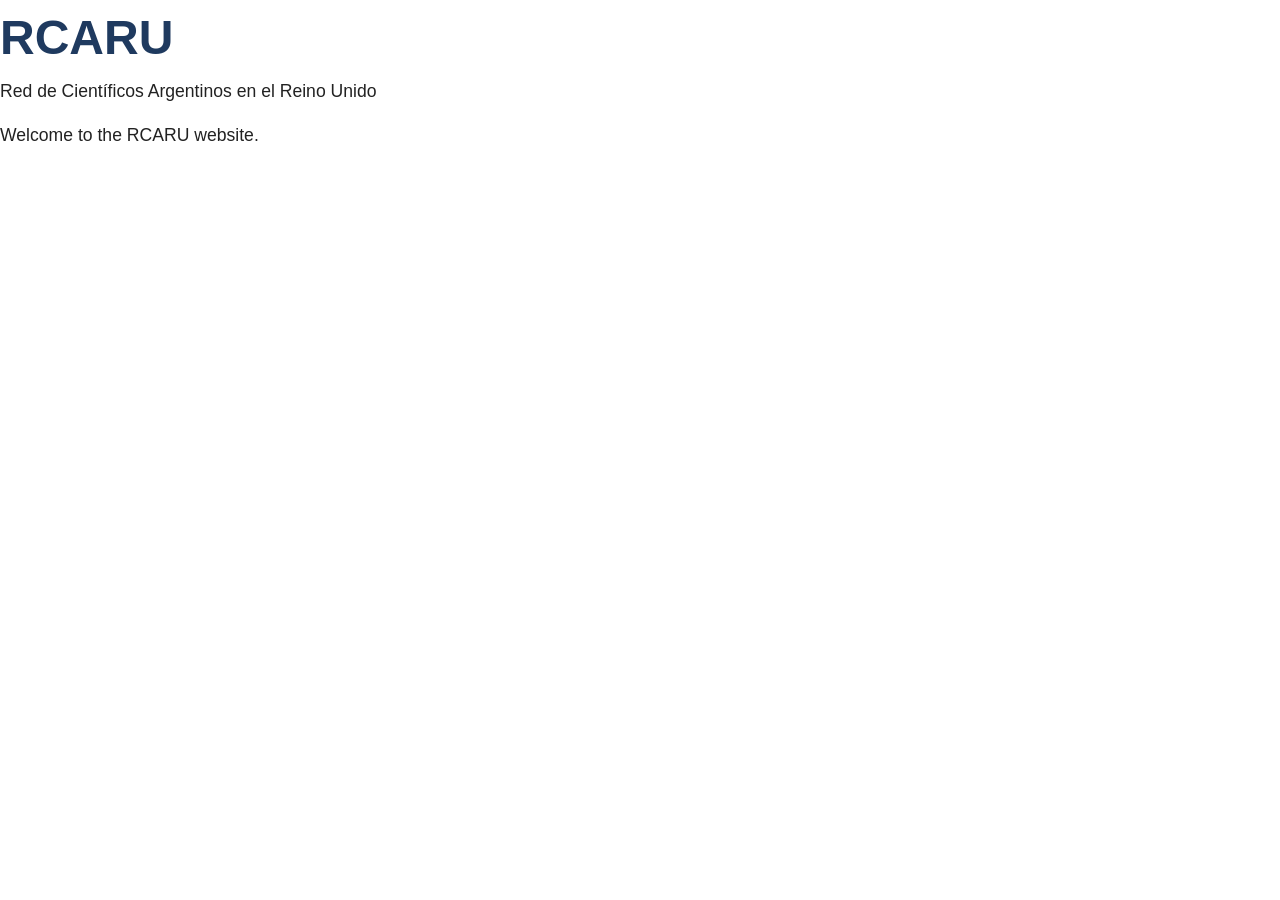
==== index.html @ 9cec16ca "Connect homepage to stylesheet" ====
<!DOCTYPE html>
<html lang="en">

<head>
    <meta charset="UTF-8">
    <meta name="viewport" content="width=device-width, initial-scale=1.0">

    <title>RCARU</title>
    <link rel="stylesheet" href="style.css">
</head>

<body>

    <h1>RCARU</h1>

    <p>Red de Científicos Argentinos en el Reino Unido</p>

    <p>Welcome to the RCARU website.</p>

</body>

</html>
---- style.css ----
/* =========================
   RCARU Website
   Main stylesheet
   ========================= */

/* Basic reset */

* {
    margin: 0;
    padding: 0;
    box-sizing: border-box;
}


/* General page styling */

body {
    font-family: Arial, sans-serif;
    line-height: 1.6;
    color: #222;
    background-color: #ffffff;
}


/* Main heading */

h1 {
    font-size: 3rem;
    color: #1f3a5f;
}


/* Paragraphs */

p {
    font-size: 1.1rem;
    margin-bottom: 1rem;
}
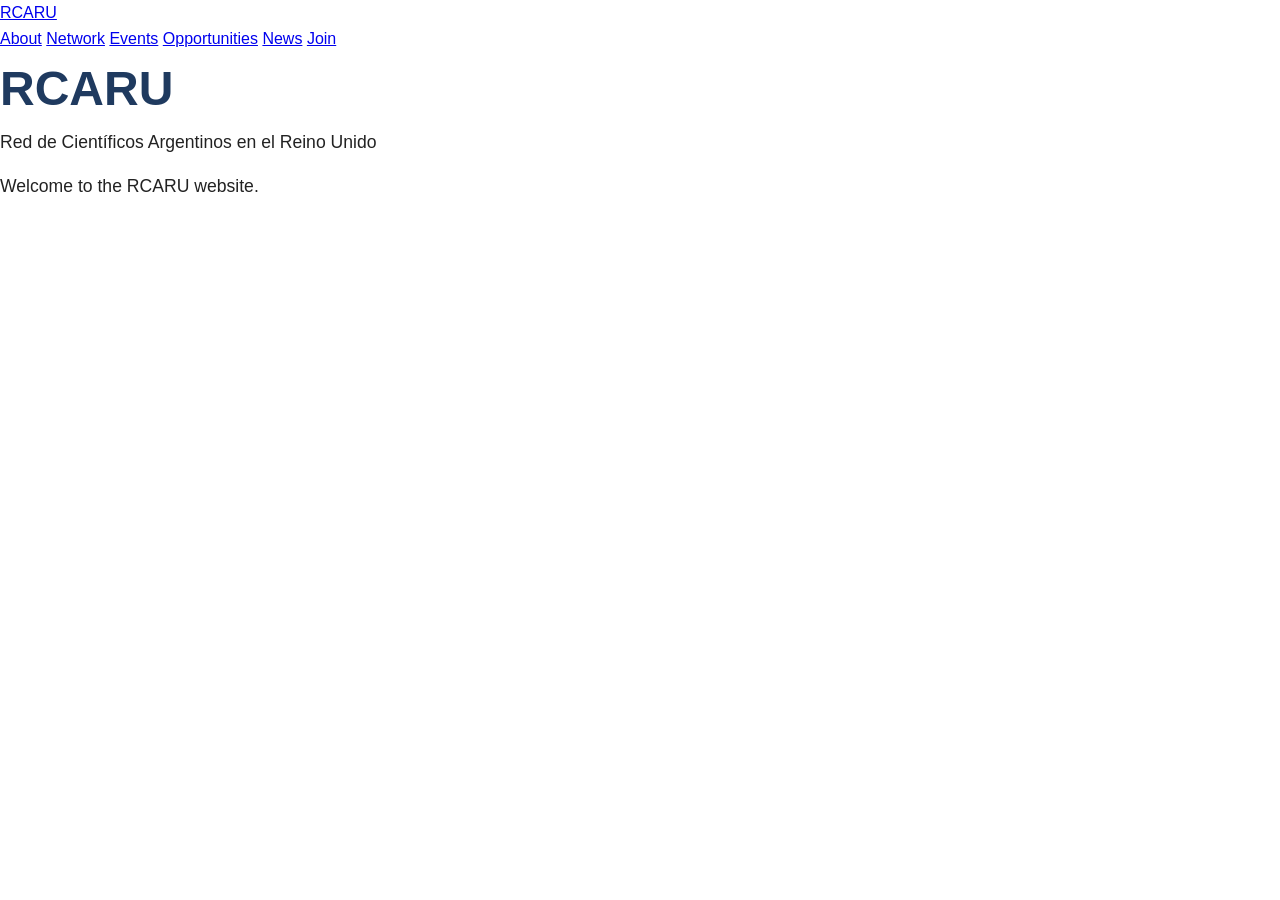
==== commit 35c4f200: "Update index.html" ====
--- a/index.html
+++ b/index.html
@@ -11,11 +11,30 @@
 
 <body>
 
-    <h1>RCARU</h1>
+    <header>
+        <nav>
+            <a href="index.html" class="logo">RCARU</a>
 
-    <p>Red de Científicos Argentinos en el Reino Unido</p>
+            <div class="nav-links">
+                <a href="#">About</a>
+                <a href="#">Network</a>
+                <a href="#">Events</a>
+                <a href="#">Opportunities</a>
+                <a href="#">News</a>
+                <a href="#">Join</a>
+            </div>
+        </nav>
+    </header>
 
-    <p>Welcome to the RCARU website.</p>
+    <main>
+
+        <h1>RCARU</h1>
+
+        <p>Red de Científicos Argentinos en el Reino Unido</p>
+
+        <p>Welcome to the RCARU website.</p>
+
+    </main>
 
 </body>
 
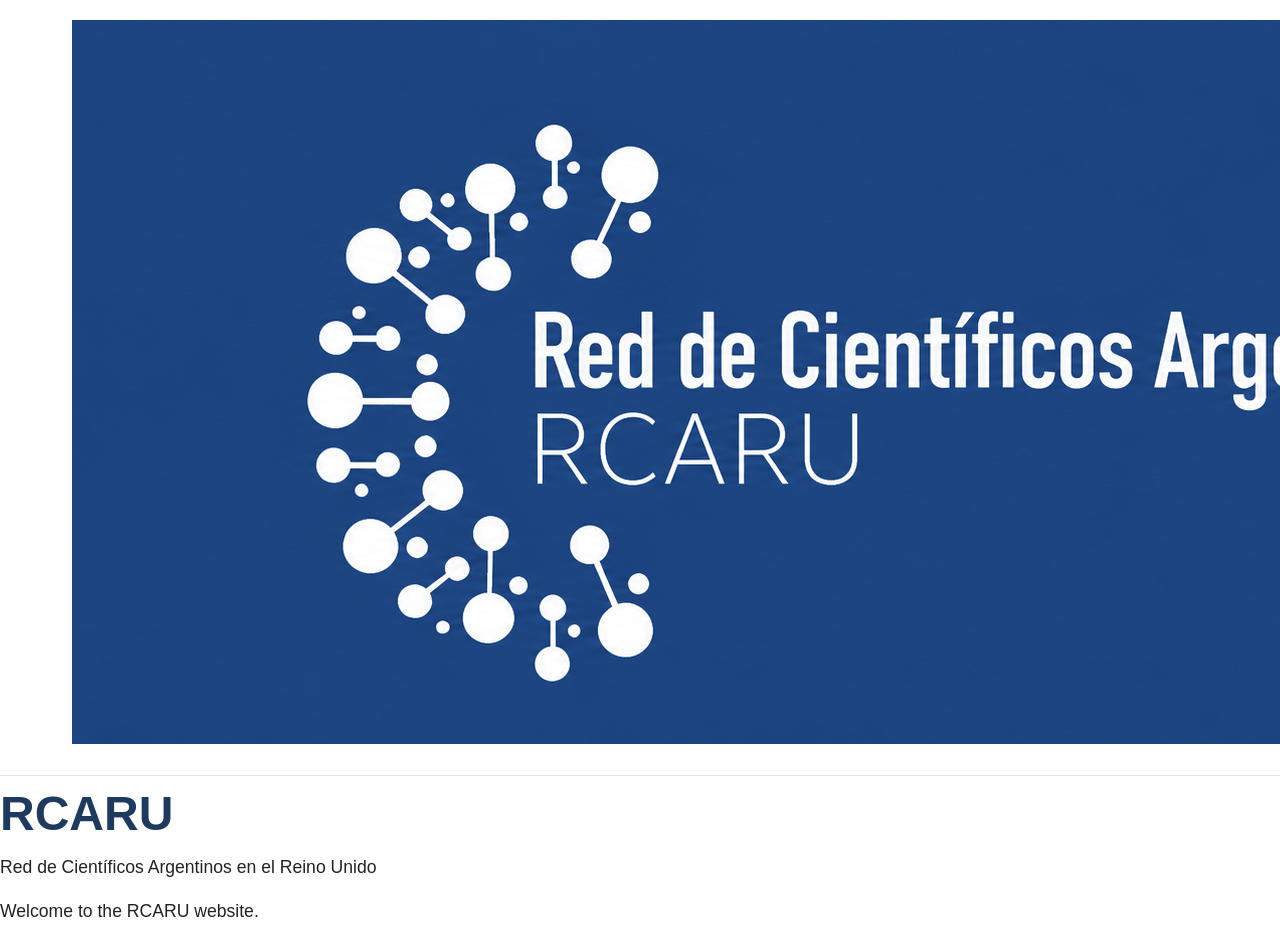
==== commit 2a1118c9: "Add logo to navigation" ====
--- a/index.html
+++ b/index.html
@@ -13,7 +13,9 @@
 
     <header>
         <nav>
-            <a href="index.html" class="logo">RCARU</a>
+            <a href="index.html" class="logo">
+    <img src="RCARU_logo.png" alt="RCARU logo">
+</a>
 
             <div class="nav-links">
                 <a href="#">About</a>
--- a/style.css
+++ b/style.css
@@ -36,3 +36,43 @@
     font-size: 1.1rem;
     margin-bottom: 1rem;
 }
+/* =========================
+   Navigation
+   ========================= */
+
+header {
+    background-color: #ffffff;
+    border-bottom: 1px solid #e5e7eb;
+}
+
+nav {
+    max-width: 1200px;
+    margin: 0 auto;
+    padding: 1.25rem 2rem;
+
+    display: flex;
+    align-items: center;
+    justify-content: space-between;
+}
+
+.logo {
+    font-size: 1.5rem;
+    font-weight: bold;
+    color: #1f3a5f;
+    text-decoration: none;
+}
+
+.nav-links {
+    display: flex;
+    gap: 1.5rem;
+}
+
+.nav-links a {
+    color: #333333;
+    text-decoration: none;
+    font-size: 0.95rem;
+}
+
+.nav-links a:hover {
+    color: #1f3a5f;
+}
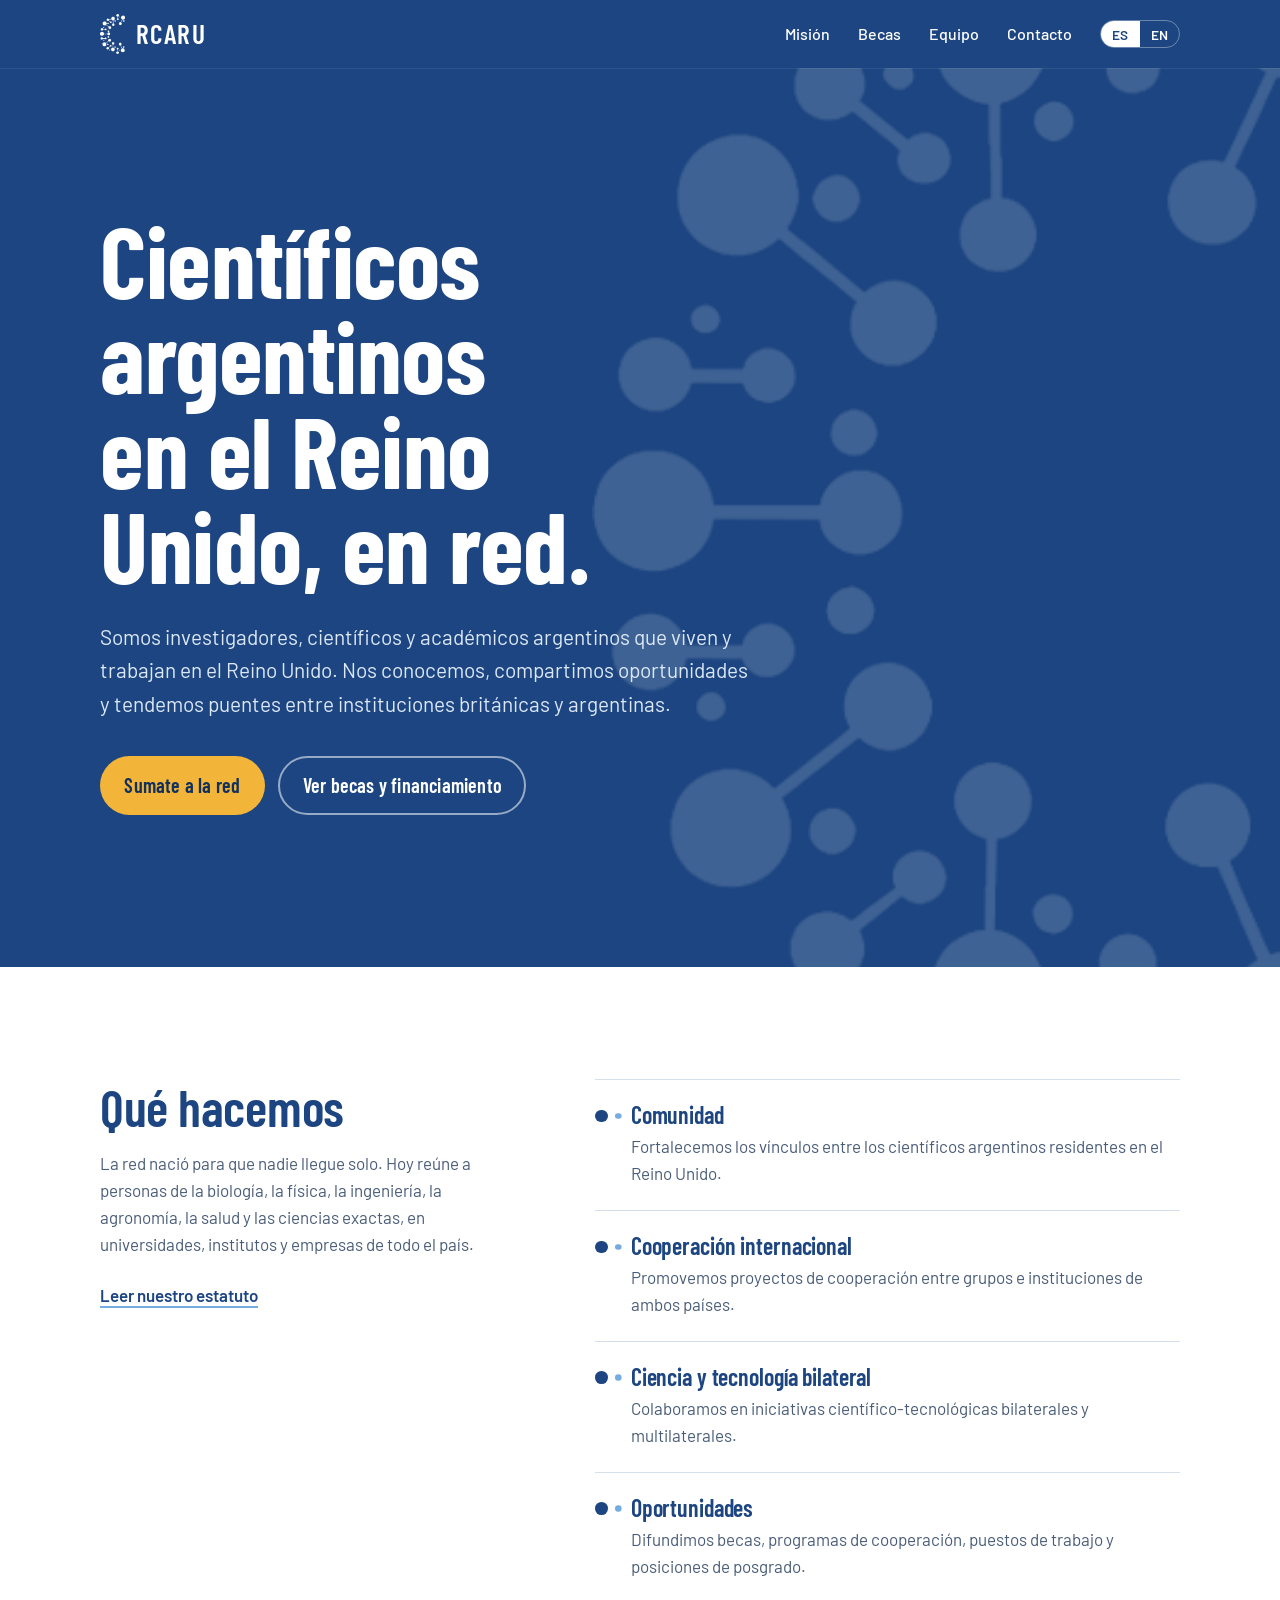
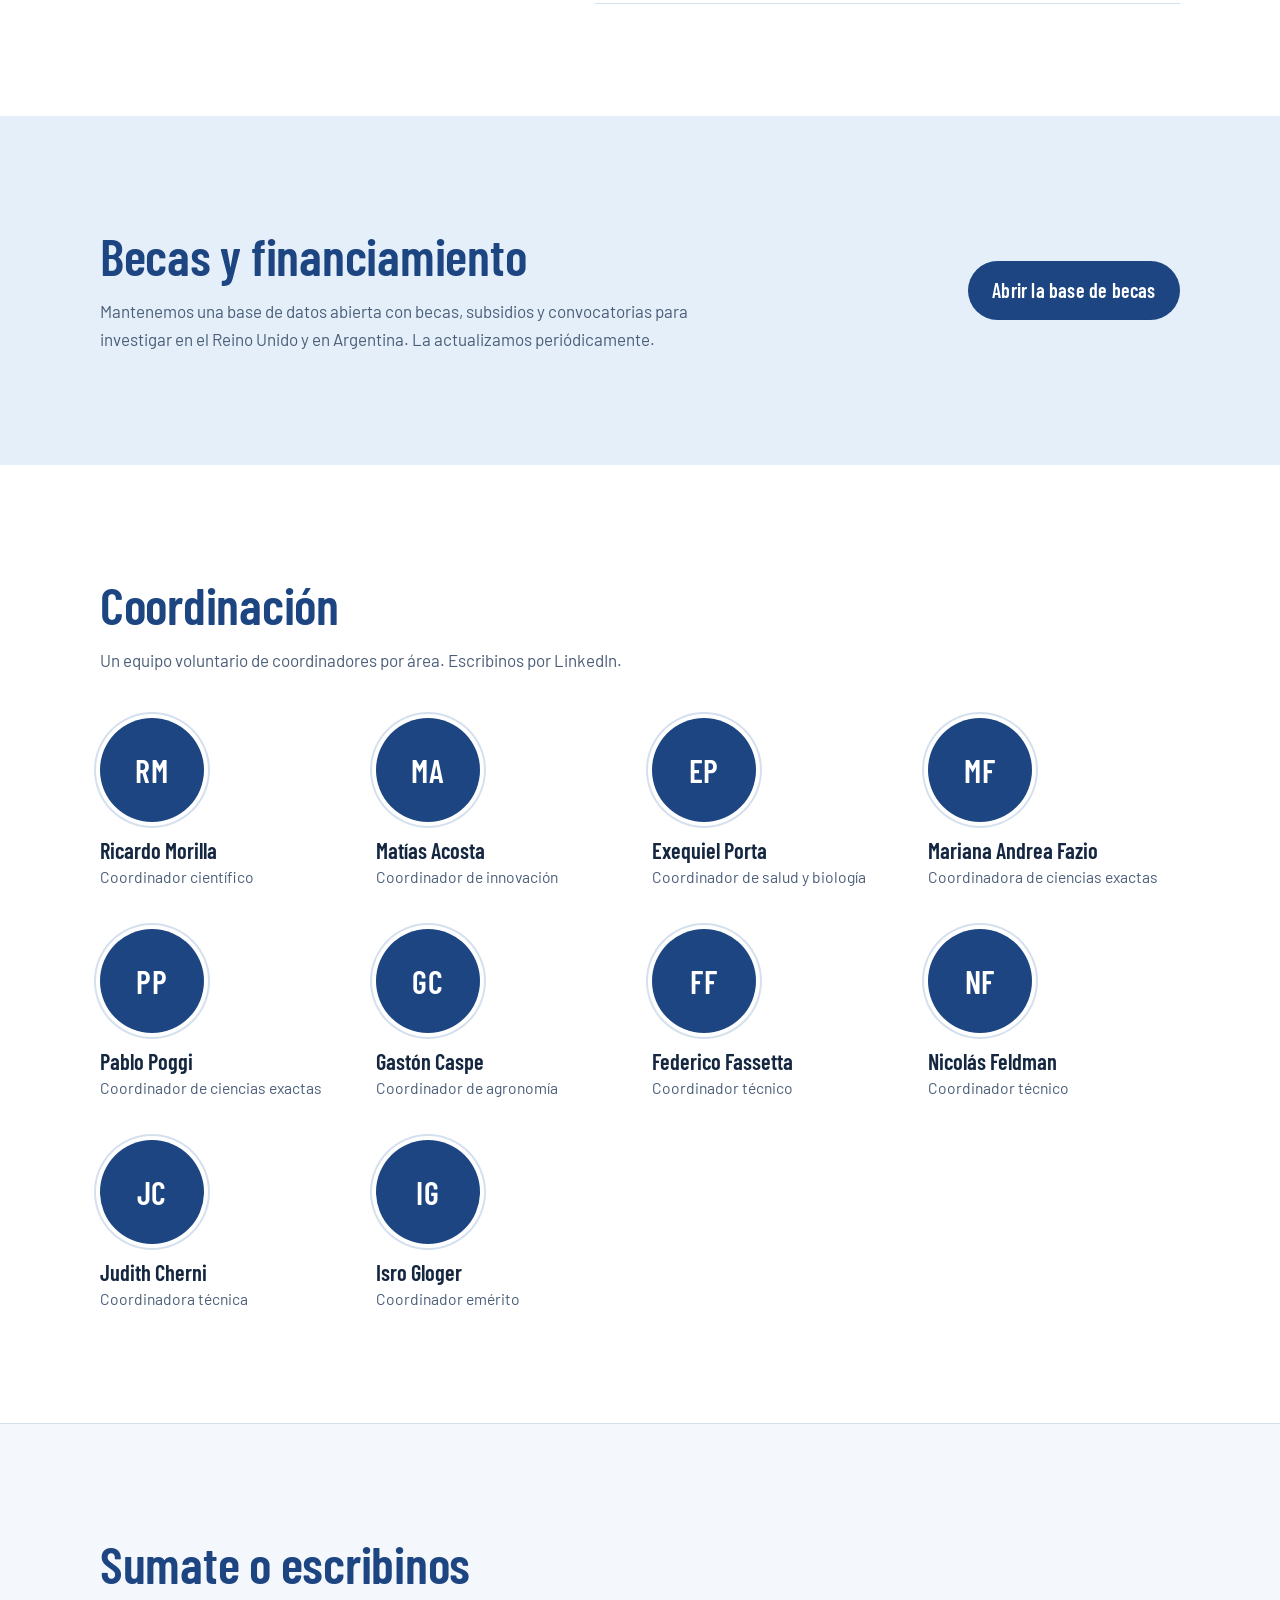
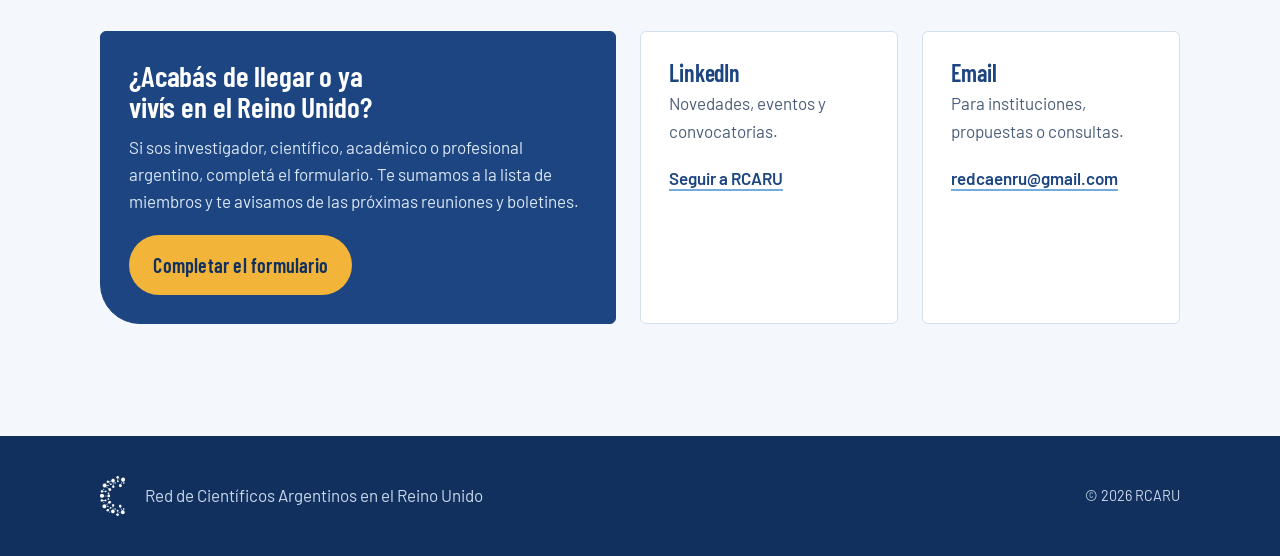
==== commit 7fa989aa: "Redesign site with full RCARU content - Bilingual (ES default / EN) single page: hero, mission, fund" ====
--- a/index.html
+++ b/index.html
@@ -1,43 +1,257 @@
 <!DOCTYPE html>
-<html lang="en">
-
+<html lang="es" data-lang="es">
 <head>
-    <meta charset="UTF-8">
-    <meta name="viewport" content="width=device-width, initial-scale=1.0">
-
-    <title>RCARU</title>
-    <link rel="stylesheet" href="style.css">
+  <meta charset="UTF-8">
+  <meta name="viewport" content="width=device-width, initial-scale=1">
+  <title>RCARU · Red de Científicos Argentinos en el Reino Unido</title>
+  <meta name="description" content="Red de científicos, investigadores y académicos argentinos en el Reino Unido. Vinculamos instituciones británicas y argentinas.">
+  <meta property="og:title" content="RCARU · Red de Científicos Argentinos en el Reino Unido">
+  <meta property="og:description" content="Científicos, investigadores y académicos argentinos en el Reino Unido, conectados.">
+  <meta property="og:image" content="img/og-card.jpg">
+  <meta property="og:type" content="website">
+  <meta name="twitter:card" content="summary_large_image">
+  <link rel="icon" type="image/png" href="img/favicon.png">
+  <link rel="preconnect" href="https://fonts.googleapis.com">
+  <link rel="preconnect" href="https://fonts.gstatic.com" crossorigin>
+  <link href="https://fonts.googleapis.com/css2?family=Barlow+Condensed:wght@500;600;700&family=Barlow:ital,wght@0,400;0,500;0,600;1,400&display=swap" rel="stylesheet">
+  <link rel="stylesheet" href="style.css">
 </head>
 
 <body>
-
-    <header>
-        <nav>
-            <a href="index.html" class="logo">
-    <img src="RCARU_logo.png" alt="RCARU logo">
-</a>
-
-            <div class="nav-links">
-                <a href="#">About</a>
-                <a href="#">Network</a>
-                <a href="#">Events</a>
-                <a href="#">Opportunities</a>
-                <a href="#">News</a>
-                <a href="#">Join</a>
+  <a class="skip" href="#main">
+    <span lang="es">Saltar al contenido</span><span lang="en">Skip to content</span>
+  </a>
+
+  <header class="site-header">
+    <nav class="nav wrap" aria-label="Principal">
+      <a href="#inicio" class="nav-logo">
+        <img src="img/mark-white.png" alt="" width="351" height="557">
+        <span class="nav-wordmark">RCARU</span>
+      </a>
+
+      <button class="nav-toggle" aria-expanded="false" aria-controls="nav-links">
+        <span lang="es">Menú</span><span lang="en">Menu</span>
+      </button>
+
+      <ul class="nav-links" id="nav-links">
+        <li><a href="#mision"><span lang="es">Misión</span><span lang="en">Mission</span></a></li>
+        <li><a href="#becas"><span lang="es">Becas</span><span lang="en">Funding</span></a></li>
+        <li><a href="#equipo"><span lang="es">Equipo</span><span lang="en">Team</span></a></li>
+        <li><a href="#contacto"><span lang="es">Contacto</span><span lang="en">Contact</span></a></li>
+        <li class="lang-switch" role="group" aria-label="Idioma / Language">
+          <button type="button" data-set-lang="es" aria-pressed="true">ES</button>
+          <button type="button" data-set-lang="en" aria-pressed="false">EN</button>
+        </li>
+      </ul>
+    </nav>
+  </header>
+
+  <main id="main">
+
+    <!-- Hero -->
+    <section class="hero" id="inicio">
+      <img class="hero-mark" src="img/mark-white.png" alt="" aria-hidden="true">
+      <div class="wrap hero-inner">
+        <h1>
+          <span lang="es">Científicos argentinos en el Reino Unido, en red.</span>
+          <span lang="en">Argentine scientists in the UK, connected.</span>
+        </h1>
+        <p class="hero-lead">
+          <span lang="es">Somos investigadores, científicos y académicos argentinos que viven y trabajan en el Reino Unido. Nos conocemos, compartimos oportunidades y tendemos puentes entre instituciones británicas y argentinas.</span>
+          <span lang="en">We are Argentine researchers, scientists and academics living and working in the UK. We get to know each other, share opportunities and build bridges between British and Argentine institutions.</span>
+        </p>
+        <div class="hero-actions">
+          <a class="btn btn-sun" href="https://docs.google.com/forms/d/e/1FAIpQLScm18pNzECMZEFP5jRRceDAkdsjUvaOY8f1EcbW2y8bjrRIww/viewform?usp=dialog" target="_blank" rel="noopener">
+            <span lang="es">Sumate a la red</span><span lang="en">Join the network</span>
+          </a>
+          <a class="btn btn-ghost" href="#becas">
+            <span lang="es">Ver becas y financiamiento</span><span lang="en">Browse funding</span>
+          </a>
+        </div>
+      </div>
+    </section>
+
+    <!-- Mission -->
+    <section class="section mission" id="mision">
+      <div class="wrap mission-grid">
+        <div class="mission-intro">
+          <h2><span lang="es">Qué hacemos</span><span lang="en">What we do</span></h2>
+          <p>
+            <span lang="es">La red nació para que nadie llegue solo. Hoy reúne a personas de la biología, la física, la ingeniería, la agronomía, la salud y las ciencias exactas, en universidades, institutos y empresas de todo el país.</span>
+            <span lang="en">The network exists so nobody arrives alone. It brings together people in biology, physics, engineering, agronomy, health and the exact sciences, across universities, institutes and companies throughout the UK.</span>
+          </p>
+          <a class="text-link" href="https://drive.google.com/file/d/1AIaegDYoMBN-pSRaz3JfjDPcvD-eN6qx/view?usp=sharing" target="_blank" rel="noopener">
+            <span lang="es">Leer nuestro estatuto</span><span lang="en">Read our statute (Spanish)</span>
+          </a>
+        </div>
+
+        <ul class="mission-list">
+          <li>
+            <h3><span lang="es">Comunidad</span><span lang="en">Community</span></h3>
+            <p><span lang="es">Fortalecemos los vínculos entre los científicos argentinos residentes en el Reino Unido.</span><span lang="en">We strengthen ties between Argentine scientists living in the UK.</span></p>
+          </li>
+          <li>
+            <h3><span lang="es">Cooperación internacional</span><span lang="en">International cooperation</span></h3>
+            <p><span lang="es">Promovemos proyectos de cooperación entre grupos e instituciones de ambos países.</span><span lang="en">We promote joint projects between groups and institutions in both countries.</span></p>
+          </li>
+          <li>
+            <h3><span lang="es">Ciencia y tecnología bilateral</span><span lang="en">Bilateral science and technology</span></h3>
+            <p><span lang="es">Colaboramos en iniciativas científico-tecnológicas bilaterales y multilaterales.</span><span lang="en">We take part in bilateral and multilateral science and technology initiatives.</span></p>
+          </li>
+          <li>
+            <h3><span lang="es">Oportunidades</span><span lang="en">Opportunities</span></h3>
+            <p><span lang="es">Difundimos becas, programas de cooperación, puestos de trabajo y posiciones de posgrado.</span><span lang="en">We share fellowships, cooperation programmes, jobs and postgraduate positions.</span></p>
+          </li>
+        </ul>
+      </div>
+    </section>
+
+    <!-- Funding -->
+    <section class="section becas" id="becas">
+      <div class="wrap becas-inner">
+        <div>
+          <h2><span lang="es">Becas y financiamiento</span><span lang="en">Fellowships and funding</span></h2>
+          <p>
+            <span lang="es">Mantenemos una base de datos abierta con becas, subsidios y convocatorias para investigar en el Reino Unido y en Argentina. La actualizamos periódicamente.</span>
+            <span lang="en">We keep an open database of fellowships, grants and calls for research in the UK and Argentina, updated regularly.</span>
+          </p>
+        </div>
+        <a class="btn btn-navy" href="https://docs.google.com/spreadsheets/d/1djUr2eCCwPmGwWFn-BecRJmCKX9TzbRU/edit?usp=sharing&amp;ouid=114209241532557156297&amp;rtpof=true&amp;sd=true" target="_blank" rel="noopener">
+          <span lang="es">Abrir la base de becas</span><span lang="en">Open the funding database</span>
+        </a>
+      </div>
+    </section>
+
+    <!-- Team -->
+    <section class="section team" id="equipo">
+      <div class="wrap">
+        <div class="section-head">
+          <h2><span lang="es">Coordinación</span><span lang="en">Coordinators</span></h2>
+          <p>
+            <span lang="es">Un equipo voluntario de coordinadores por área. Escribinos por LinkedIn.</span>
+            <span lang="en">A volunteer team of coordinators by field. Reach us on LinkedIn.</span>
+          </p>
+        </div>
+
+        <ul class="team-grid">
+          <li class="person">
+            <a href="https://www.linkedin.com/in/ricardo-morilla-8a587657/" target="_blank" rel="noopener">
+              <span class="avatar" data-initials="RM"><img src="img/team/ricardo-morilla.jpg" alt="" loading="lazy"></span>
+              <span class="person-name">Ricardo Morilla</span>
+              <span class="person-role"><span lang="es">Coordinador científico</span><span lang="en">Scientific coordinator</span></span>
+            </a>
+          </li>
+          <li class="person">
+            <a href="https://www.linkedin.com/in/matiasacosta/" target="_blank" rel="noopener">
+              <span class="avatar" data-initials="MA"><img src="img/team/matias-acosta.jpg" alt="" loading="lazy"></span>
+              <span class="person-name">Matías Acosta</span>
+              <span class="person-role"><span lang="es">Coordinador de innovación</span><span lang="en">Innovation coordinator</span></span>
+            </a>
+          </li>
+          <li class="person">
+            <a href="https://www.linkedin.com/in/exequiel-porta/" target="_blank" rel="noopener">
+              <span class="avatar" data-initials="EP"><img src="img/team/exequiel-porta.jpg" alt="" loading="lazy"></span>
+              <span class="person-name">Exequiel Porta</span>
+              <span class="person-role"><span lang="es">Coordinador de salud y biología</span><span lang="en">Health and biology coordinator</span></span>
+            </a>
+          </li>
+          <li class="person">
+            <a href="https://www.linkedin.com/in/marianaafazio/" target="_blank" rel="noopener">
+              <span class="avatar" data-initials="MF"><img src="img/team/mariana-fazio.jpg" alt="" loading="lazy"></span>
+              <span class="person-name">Mariana Andrea Fazio</span>
+              <span class="person-role"><span lang="es">Coordinadora de ciencias exactas</span><span lang="en">Exact sciences coordinator</span></span>
+            </a>
+          </li>
+          <li class="person">
+            <a href="https://www.linkedin.com/in/pablo-poggi-820a361a9/" target="_blank" rel="noopener">
+              <span class="avatar" data-initials="PP"><img src="img/team/pablo-poggi.jpg" alt="" loading="lazy"></span>
+              <span class="person-name">Pablo Poggi</span>
+              <span class="person-role"><span lang="es">Coordinador de ciencias exactas</span><span lang="en">Exact sciences coordinator</span></span>
+            </a>
+          </li>
+          <li class="person">
+            <a href="https://uk.linkedin.com/in/gaston-caspe-26400240/en" target="_blank" rel="noopener">
+              <span class="avatar" data-initials="GC"><img src="img/team/gaston-caspe.jpg" alt="" loading="lazy"></span>
+              <span class="person-name">Gastón Caspe</span>
+              <span class="person-role"><span lang="es">Coordinador de agronomía</span><span lang="en">Agronomy coordinator</span></span>
+            </a>
+          </li>
+          <li class="person">
+            <a href="https://www.linkedin.com/in/federico-fassetta-a28779144/" target="_blank" rel="noopener">
+              <span class="avatar" data-initials="FF"><img src="img/team/federico-fassetta.jpg" alt="" loading="lazy"></span>
+              <span class="person-name">Federico Fassetta</span>
+              <span class="person-role"><span lang="es">Coordinador técnico</span><span lang="en">Technical coordinator</span></span>
+            </a>
+          </li>
+          <li class="person">
+            <a href="https://www.linkedin.com/in/nicofeldman/" target="_blank" rel="noopener">
+              <span class="avatar" data-initials="NF"><img src="img/team/nicolas-feldman.jpg" alt="" loading="lazy"></span>
+              <span class="person-name">Nicolás Feldman</span>
+              <span class="person-role"><span lang="es">Coordinador técnico</span><span lang="en">Technical coordinator</span></span>
+            </a>
+          </li>
+          <li class="person">
+            <div class="person-static">
+              <span class="avatar" data-initials="JC"><img src="img/team/judith-cherni.jpg" alt="" loading="lazy"></span>
+              <span class="person-name">Judith Cherni</span>
+              <span class="person-role"><span lang="es">Coordinadora técnica</span><span lang="en">Technical coordinator</span></span>
             </div>
-        </nav>
-    </header>
-
-    <main>
-
-        <h1>RCARU</h1>
-
-        <p>Red de Científicos Argentinos en el Reino Unido</p>
-
-        <p>Welcome to the RCARU website.</p>
-
-    </main>
-
+          </li>
+          <li class="person">
+            <div class="person-static">
+              <span class="avatar" data-initials="IG"><img src="img/team/isro-gloger.jpg" alt="" loading="lazy"></span>
+              <span class="person-name">Isro Gloger</span>
+              <span class="person-role"><span lang="es">Coordinador emérito</span><span lang="en">Emeritus coordinator</span></span>
+            </div>
+          </li>
+        </ul>
+      </div>
+    </section>
+
+    <!-- Contact / join -->
+    <section class="section contact" id="contacto">
+      <div class="wrap">
+        <h2><span lang="es">Sumate o escribinos</span><span lang="en">Join or get in touch</span></h2>
+        <div class="contact-grid">
+          <div class="contact-item contact-main">
+            <h3><span lang="es">¿Acabás de llegar o ya vivís en el Reino Unido?</span><span lang="en">Just arrived, or already living in the UK?</span></h3>
+            <p>
+              <span lang="es">Si sos investigador, científico, académico o profesional argentino, completá el formulario. Te sumamos a la lista de miembros y te avisamos de las próximas reuniones y boletines.</span>
+              <span lang="en">If you are an Argentine researcher, scientist, academic or professional, fill in the form. We'll add you to the members' list and let you know about upcoming meetings and newsletters.</span>
+            </p>
+            <a class="btn btn-sun" href="https://docs.google.com/forms/d/e/1FAIpQLScm18pNzECMZEFP5jRRceDAkdsjUvaOY8f1EcbW2y8bjrRIww/viewform?usp=dialog" target="_blank" rel="noopener">
+              <span lang="es">Completar el formulario</span><span lang="en">Fill in the form</span>
+            </a>
+          </div>
+          <div class="contact-item">
+            <h3>LinkedIn</h3>
+            <p><span lang="es">Novedades, eventos y convocatorias.</span><span lang="en">News, events and calls.</span></p>
+            <a class="text-link" href="https://www.linkedin.com/company/rcaru-uk" target="_blank" rel="noopener">
+              <span lang="es">Seguir a RCARU</span><span lang="en">Follow RCARU</span>
+            </a>
+          </div>
+          <div class="contact-item">
+            <h3>Email</h3>
+            <p><span lang="es">Para instituciones, propuestas o consultas.</span><span lang="en">For institutions, proposals or questions.</span></p>
+            <a class="text-link" href="mailto:redcaenru@gmail.com">redcaenru@gmail.com</a>
+          </div>
+        </div>
+      </div>
+    </section>
+
+  </main>
+
+  <footer class="site-footer">
+    <div class="wrap footer-inner">
+      <img src="img/mark-white.png" alt="" aria-hidden="true" class="footer-mark">
+      <p>
+        <span lang="es">Red de Científicos Argentinos en el Reino Unido</span>
+        <span lang="en">Network of Argentine Scientists in the United Kingdom</span>
+      </p>
+      <p class="footer-small">© <span id="year">2026</span> RCARU</p>
+    </div>
+  </footer>
+
+  <script src="script.js"></script>
 </body>
-
 </html>
--- a/style.css
+++ b/style.css
@@ -1,78 +1,464 @@
-/* =========================
-   RCARU Website
-   Main stylesheet
-   ========================= */
-
-/* Basic reset */
-
-* {
-    margin: 0;
-    padding: 0;
-    box-sizing: border-box;
-}
-
-
-/* General page styling */
+/* =========================================================
+   RCARU website
+   Palette taken from the logo navy, plus celeste and the
+   sol yellow of the Argentine flag (used sparingly).
+   ========================================================= */
+
+:root {
+  --navy: #1c4581;        /* logo */
+  --navy-deep: #12305d;
+  --ink: #142640;
+  --celeste: #74acdf;
+  --celeste-soft: #e4eff9;
+  --sun: #f2b53a;
+  --paper: #ffffff;
+  --mist: #f4f7fb;
+  --line: #d5e0ee;
+  --muted: #4a5d78;
+
+  --display: "Barlow Condensed", "Arial Narrow", sans-serif;
+  --body: "Barlow", system-ui, sans-serif;
+
+  --wrap: 1160px;
+  --gutter: clamp(1rem, 4vw, 2.5rem);
+  --section: clamp(4rem, 9vw, 7rem);
+}
+
+*,
+*::before,
+*::after { box-sizing: border-box; }
+
+* { margin: 0; padding: 0; }
+
+html { scroll-behavior: smooth; scroll-padding-top: 5rem; }
 
 body {
-    font-family: Arial, sans-serif;
-    line-height: 1.6;
-    color: #222;
-    background-color: #ffffff;
-}
-
-
-/* Main heading */
-
-h1 {
-    font-size: 3rem;
-    color: #1f3a5f;
-}
-
-
-/* Paragraphs */
-
-p {
-    font-size: 1.1rem;
-    margin-bottom: 1rem;
-}
-/* =========================
-   Navigation
-   ========================= */
-
-header {
-    background-color: #ffffff;
-    border-bottom: 1px solid #e5e7eb;
-}
-
-nav {
-    max-width: 1200px;
-    margin: 0 auto;
-    padding: 1.25rem 2rem;
-
-    display: flex;
-    align-items: center;
-    justify-content: space-between;
-}
-
-.logo {
-    font-size: 1.5rem;
-    font-weight: bold;
-    color: #1f3a5f;
-    text-decoration: none;
+  font-family: var(--body);
+  font-size: 1.0625rem;
+  line-height: 1.6;
+  color: var(--ink);
+  background: var(--paper);
+  -webkit-font-smoothing: antialiased;
+}
+
+img { max-width: 100%; display: block; }
+ul { list-style: none; }
+
+a { color: inherit; }
+
+:focus-visible {
+  outline: 3px solid var(--sun);
+  outline-offset: 3px;
+  border-radius: 2px;
+}
+
+.wrap {
+  max-width: var(--wrap);
+  margin: 0 auto;
+  padding-inline: var(--gutter);
+}
+
+/* ---------- Language switching ---------- */
+
+html[data-lang="es"] [lang="en"],
+html[data-lang="en"] [lang="es"] { display: none !important; }
+
+/* ---------- Type ---------- */
+
+h1, h2, h3 {
+  font-family: var(--display);
+  line-height: 1.05;
+  letter-spacing: -0.005em;
+  text-wrap: balance;
+}
+
+h2 {
+  font-size: clamp(2.25rem, 5vw, 3.25rem);
+  font-weight: 600;
+  color: var(--navy);
+  margin-bottom: 1rem;
+}
+
+h3 {
+  font-size: 1.5rem;
+  font-weight: 600;
+  margin-bottom: 0.35rem;
+}
+
+p { max-width: 62ch; }
+
+.text-link {
+  font-weight: 600;
+  color: var(--navy);
+  text-decoration: underline;
+  text-decoration-color: var(--celeste);
+  text-decoration-thickness: 2px;
+  text-underline-offset: 4px;
+}
+.text-link:hover { text-decoration-color: var(--navy); }
+
+/* ---------- Buttons ---------- */
+
+.btn {
+  display: inline-block;
+  font-family: var(--display);
+  font-size: 1.25rem;
+  font-weight: 600;
+  letter-spacing: 0.01em;
+  text-decoration: none;
+  padding: 0.7rem 1.4rem 0.75rem;
+  border-radius: 999px;
+  border: 2px solid transparent;
+  transition: background-color .15s ease, color .15s ease, border-color .15s ease;
+}
+
+.btn-sun { background: var(--sun); color: var(--navy-deep); }
+.btn-sun:hover { background: #ffc955; }
+
+.btn-ghost { color: #fff; border-color: rgba(255,255,255,.55); }
+.btn-ghost:hover { border-color: #fff; background: rgba(255,255,255,.08); }
+
+.btn-navy { background: var(--navy); color: #fff; }
+.btn-navy:hover { background: var(--navy-deep); }
+
+/* ---------- Skip link ---------- */
+
+.skip {
+  position: absolute;
+  left: 1rem; top: -3rem;
+  background: var(--sun); color: var(--navy-deep);
+  padding: .5rem 1rem; z-index: 100; font-weight: 600;
+}
+.skip:focus { top: 1rem; }
+
+/* ---------- Header / nav ---------- */
+
+.site-header {
+  position: sticky;
+  top: 0;
+  z-index: 50;
+  background: var(--navy);
+  box-shadow: 0 1px 0 rgba(255,255,255,.08);
+}
+
+.nav {
+  display: flex;
+  align-items: center;
+  justify-content: space-between;
+  gap: 1.5rem;
+  min-height: 4.25rem;
+}
+
+.nav-logo {
+  display: flex;
+  align-items: center;
+  gap: .65rem;
+  color: #fff;
+  text-decoration: none;
+}
+.nav-logo img { height: 40px; width: auto; }
+.nav-wordmark {
+  font: 600 1.7rem/1 var(--display);
+  letter-spacing: .06em;
 }
 
 .nav-links {
-    display: flex;
-    gap: 1.5rem;
+  display: flex;
+  align-items: center;
+  gap: 1.75rem;
 }
 
 .nav-links a {
-    color: #333333;
-    text-decoration: none;
-    font-size: 0.95rem;
-}
-
-.nav-links a:hover {
-    color: #1f3a5f;
-}
+  color: #fff;
+  text-decoration: none;
+  font-weight: 500;
+  font-size: 1rem;
+  padding-block: .25rem;
+  border-bottom: 2px solid transparent;
+}
+.nav-links a:hover { border-bottom-color: var(--celeste); }
+
+.lang-switch {
+  display: flex;
+  border: 1px solid rgba(255,255,255,.35);
+  border-radius: 999px;
+  overflow: hidden;
+}
+.lang-switch button {
+  font: 600 .85rem var(--body);
+  color: #fff;
+  background: none;
+  border: 0;
+  padding: .3rem .7rem;
+  cursor: pointer;
+}
+.lang-switch button[aria-pressed="true"] {
+  background: #fff;
+  color: var(--navy);
+}
+
+.nav-toggle {
+  display: none;
+  font: 600 1rem var(--body);
+  color: #fff;
+  background: none;
+  border: 1px solid rgba(255,255,255,.4);
+  border-radius: 999px;
+  padding: .35rem .9rem;
+  cursor: pointer;
+}
+
+@media (max-width: 820px) {
+  .nav-toggle { display: block; }
+  .nav-logo img { height: 34px; }
+
+  .nav-links {
+    display: none;
+    position: absolute;
+    top: 100%; left: 0; right: 0;
+    flex-direction: column;
+    align-items: flex-start;
+    gap: 0;
+    background: var(--navy);
+    padding: .5rem var(--gutter) 1.25rem;
+    border-top: 1px solid rgba(255,255,255,.1);
+  }
+  .nav-links.open { display: flex; }
+  .nav-links li { width: 100%; }
+  .nav-links a { display: block; padding: .7rem 0; font-size: 1.15rem; }
+  .lang-switch { width: auto !important; margin-top: .75rem; }
+}
+
+/* ---------- Hero ---------- */
+
+.hero {
+  position: relative;
+  overflow: hidden;
+  background: var(--navy);
+  color: #fff;
+  padding-block: clamp(4.5rem, 12vw, 9rem) clamp(5rem, 12vw, 9.5rem);
+}
+
+/* The logo's node "C", blown up and cropped by the right edge:
+   the one bold moment on the page. */
+.hero-mark {
+  position: absolute;
+  right: -6%;
+  top: 50%;
+  height: 135%;
+  width: auto;
+  max-width: none;
+  transform: translateY(-50%);
+  opacity: .16;
+  pointer-events: none;
+  animation: mark-in 1.4s cubic-bezier(.2,.7,.2,1) both;
+}
+
+@keyframes mark-in {
+  from { opacity: 0; transform: translateY(-50%) rotate(-12deg) scale(.94); }
+  to   { opacity: .16; transform: translateY(-50%) rotate(0) scale(1); }
+}
+
+.hero-inner { position: relative; }
+
+.hero h1 {
+  font-size: clamp(3rem, 8.5vw, 6.25rem);
+  font-weight: 700;
+  line-height: .95;
+  max-width: 13ch;
+  margin-bottom: 1.75rem;
+}
+
+.hero-lead {
+  font-size: clamp(1.1rem, 1.8vw, 1.3rem);
+  color: #dce8f6;
+  max-width: 54ch;
+  margin-bottom: 2.25rem;
+}
+
+.hero-actions { display: flex; flex-wrap: wrap; gap: .85rem; }
+
+@media (max-width: 820px) {
+  .hero-mark { right: -35%; height: 115%; }
+}
+
+/* ---------- Sections ---------- */
+
+.section { padding-block: var(--section); }
+
+.section-head { margin-bottom: 2.75rem; }
+.section-head p { color: var(--muted); }
+
+/* Mission */
+
+.mission-grid {
+  display: grid;
+  grid-template-columns: minmax(0, 5fr) minmax(0, 7fr);
+  gap: clamp(2rem, 6vw, 5rem);
+  align-items: start;
+}
+
+.mission-intro p { margin-bottom: 1.5rem; color: var(--muted); }
+
+.mission-list li {
+  position: relative;
+  padding: 1.4rem 0 1.4rem 2.25rem;
+  border-top: 1px solid var(--line);
+}
+.mission-list li:last-child { border-bottom: 1px solid var(--line); }
+
+/* A node from the logo marks each item */
+.mission-list li::before {
+  content: "";
+  position: absolute;
+  left: 0; top: 1.85rem;
+  width: .8rem; height: .8rem;
+  border-radius: 50%;
+  background: var(--navy);
+  box-shadow: 1.05rem 0 0 -0.2rem var(--celeste);
+}
+
+.mission-list h3 { color: var(--navy); }
+.mission-list p { color: var(--muted); }
+
+@media (max-width: 820px) {
+  .mission-grid { grid-template-columns: 1fr; }
+}
+
+/* Funding band */
+
+.becas { background: var(--celeste-soft); }
+
+.becas-inner {
+  display: flex;
+  align-items: center;
+  justify-content: space-between;
+  gap: 2rem 4rem;
+  flex-wrap: wrap;
+}
+.becas p { color: var(--muted); }
+
+/* Team */
+
+.team-grid {
+  display: grid;
+  grid-template-columns: repeat(auto-fill, minmax(200px, 1fr));
+  gap: 2.5rem 1.5rem;
+}
+
+.person a,
+.person-static {
+  display: flex;
+  flex-direction: column;
+  align-items: flex-start;
+  text-decoration: none;
+}
+
+.avatar {
+  position: relative;
+  width: 104px;
+  height: 104px;
+  border-radius: 50%;
+  margin-bottom: 1rem;
+  background: var(--navy);
+  overflow: hidden;
+  box-shadow: 0 0 0 4px var(--paper), 0 0 0 6px var(--line);
+  transition: box-shadow .15s ease;
+}
+
+/* Initials sit underneath; the photo covers them once it exists */
+.avatar::before {
+  content: attr(data-initials);
+  position: absolute; inset: 0;
+  display: grid; place-items: center;
+  font: 600 2rem var(--display);
+  color: #fff;
+  letter-spacing: .02em;
+}
+.avatar img {
+  position: relative;
+  width: 100%; height: 100%;
+  object-fit: cover;
+}
+.avatar.no-photo img { display: none; }
+
+.person a:hover .avatar { box-shadow: 0 0 0 4px var(--paper), 0 0 0 6px var(--celeste); }
+.person a:hover .person-name { color: var(--navy); text-decoration: underline; text-decoration-color: var(--celeste); text-underline-offset: 3px; }
+
+.person-name {
+  font-family: var(--display);
+  font-size: 1.4rem;
+  font-weight: 600;
+  line-height: 1.15;
+}
+.person-role { color: var(--muted); font-size: .98rem; }
+
+@media (max-width: 560px) {
+  .team-grid { grid-template-columns: 1fr 1fr; gap: 2rem 1rem; }
+  .avatar { width: 80px; height: 80px; }
+  .avatar::before { font-size: 1.6rem; }
+  .person-name { font-size: 1.2rem; }
+  .person-role { font-size: .9rem; }
+}
+
+/* Contact */
+
+.contact { background: var(--mist); border-top: 1px solid var(--line); }
+
+.contact h2 { margin-bottom: 2.5rem; }
+
+.contact-grid {
+  display: grid;
+  grid-template-columns: minmax(0, 2fr) minmax(0, 1fr) minmax(0, 1fr);
+  gap: 1.5rem;
+}
+
+.contact-item {
+  background: var(--paper);
+  border: 1px solid var(--line);
+  border-radius: 6px;
+  padding: 1.75rem;
+}
+.contact-item p { color: var(--muted); margin-bottom: 1.25rem; }
+.contact-item h3 { color: var(--navy); }
+
+.contact-main {
+  background: var(--navy);
+  border-color: var(--navy);
+  color: #fff;
+  border-radius: 6px 6px 6px 40px;
+}
+.contact-main h3 { color: #fff; font-size: 1.85rem; margin-bottom: .75rem; }
+.contact-main p { color: #dce8f6; }
+
+@media (max-width: 900px) {
+  .contact-grid { grid-template-columns: 1fr 1fr; }
+  .contact-main { grid-column: 1 / -1; }
+}
+@media (max-width: 560px) {
+  .contact-grid { grid-template-columns: 1fr; }
+}
+
+/* ---------- Footer ---------- */
+
+.site-footer {
+  background: var(--navy-deep);
+  color: #c9d8ec;
+  padding-block: 2.5rem;
+}
+.footer-inner {
+  display: flex;
+  align-items: center;
+  gap: 1.25rem;
+  flex-wrap: wrap;
+}
+.footer-mark { height: 40px; width: auto; }
+.footer-small { margin-left: auto; font-size: .9rem; }
+
+/* ---------- Motion preferences ---------- */
+
+@media (prefers-reduced-motion: reduce) {
+  html { scroll-behavior: auto; }
+  .hero-mark { animation: none; }
+  * { transition: none !important; }
+}
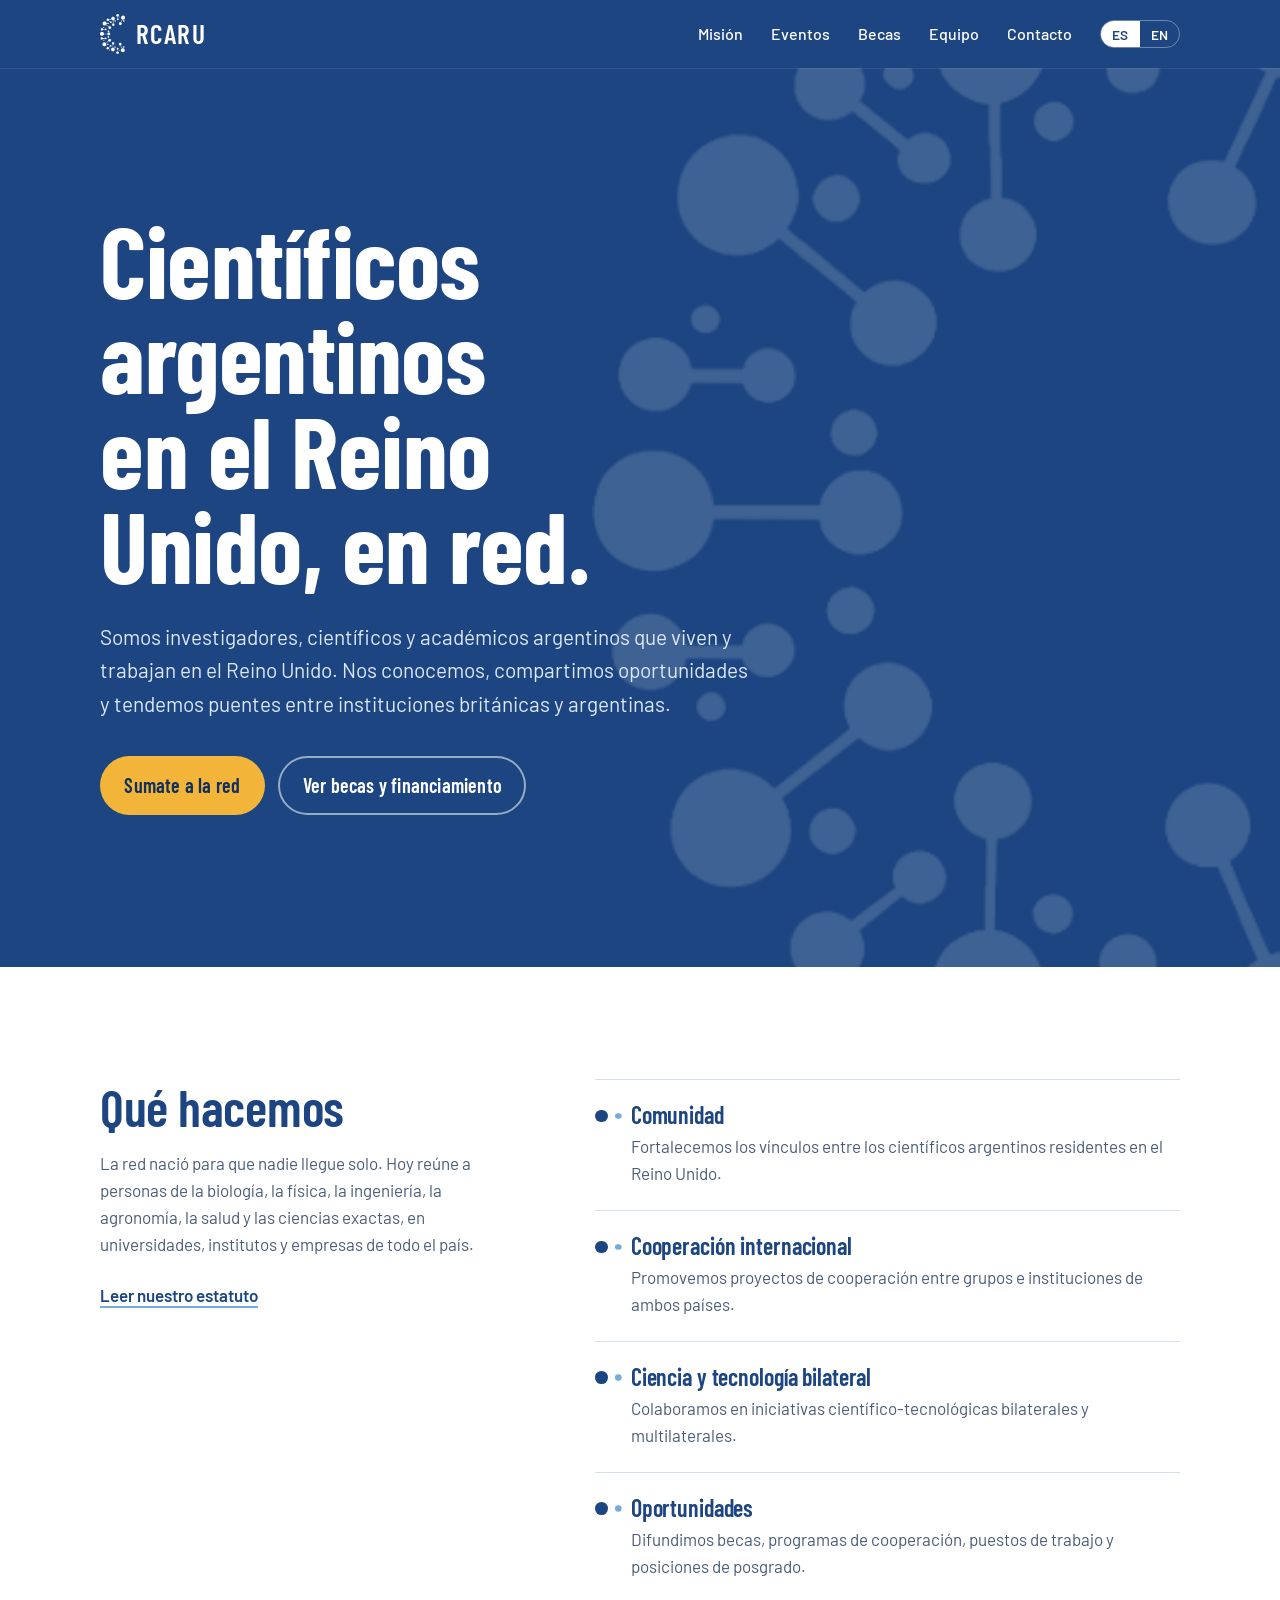
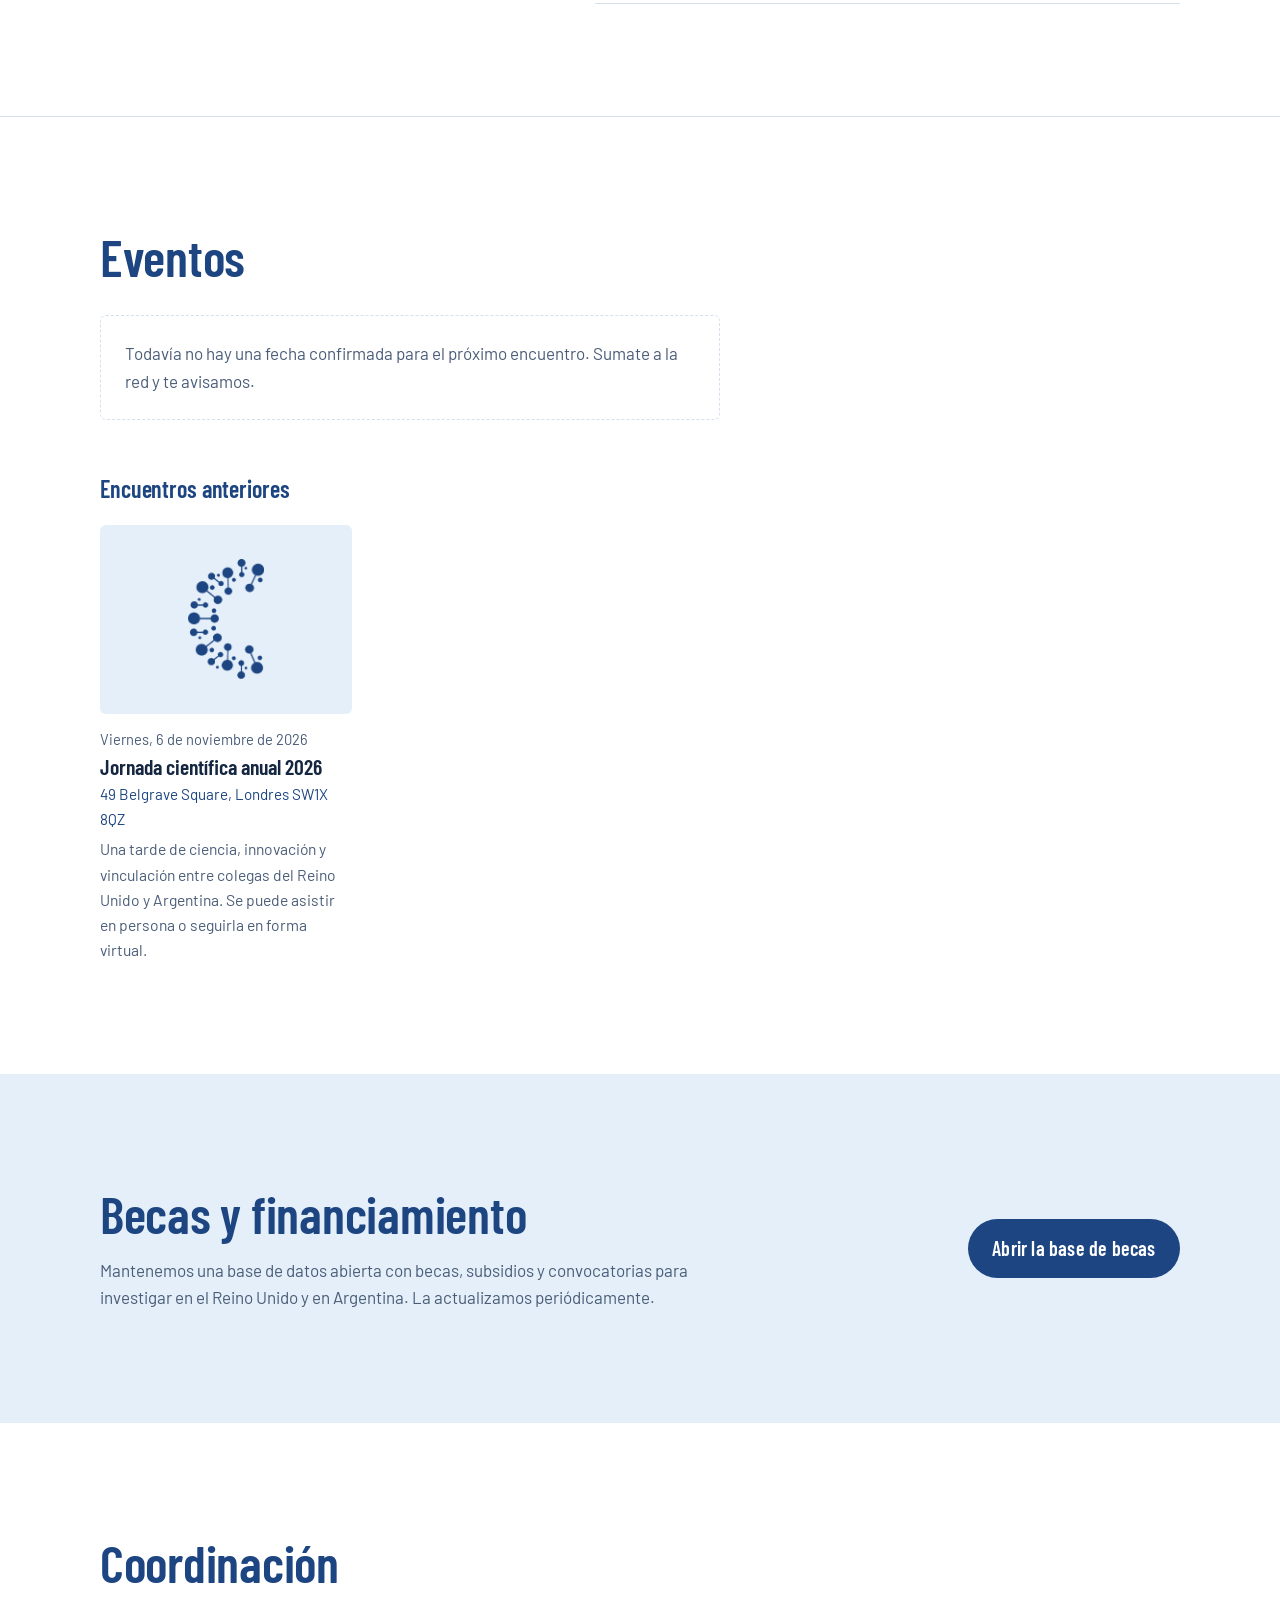
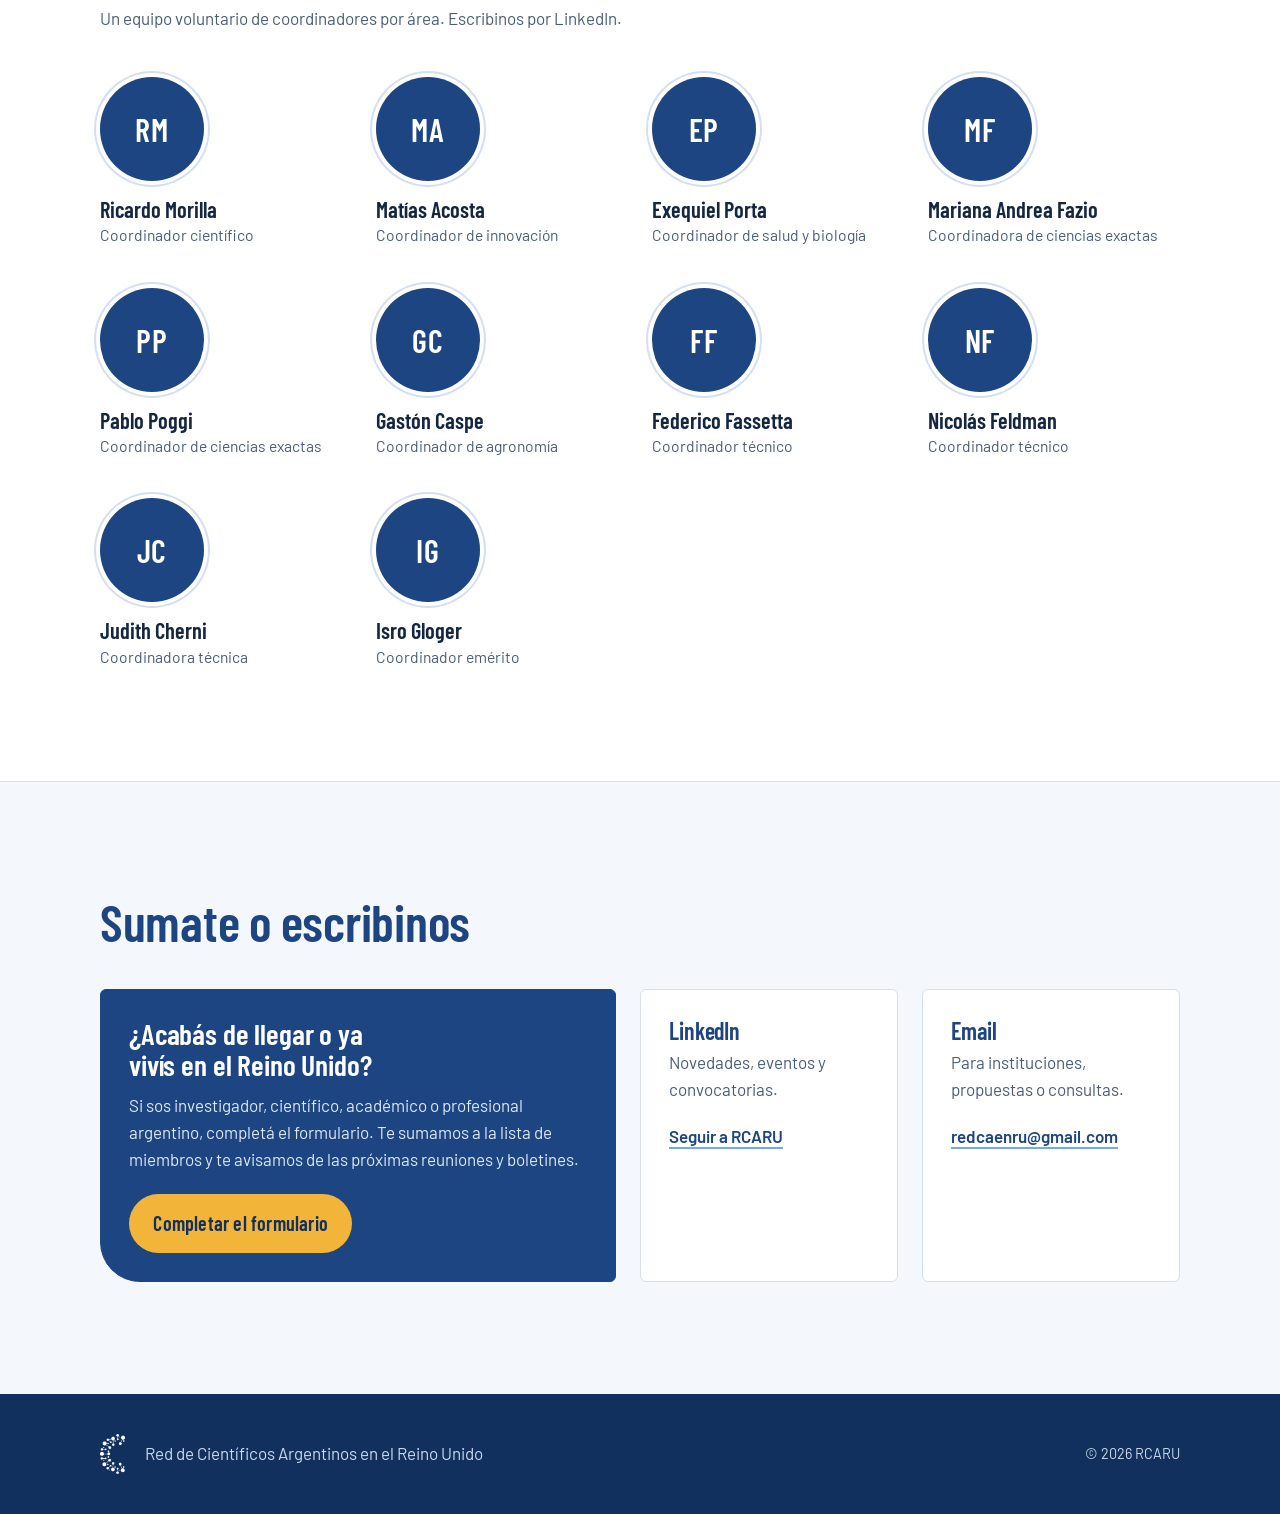
==== commit 2e0b24e3: "Add events section with Jornada científica 2026" ====
--- a/index.html
+++ b/index.html
@@ -35,6 +35,7 @@
 
       <ul class="nav-links" id="nav-links">
         <li><a href="#mision"><span lang="es">Misión</span><span lang="en">Mission</span></a></li>
+        <li><a href="#eventos"><span lang="es">Eventos</span><span lang="en">Events</span></a></li>
         <li><a href="#becas"><span lang="es">Becas</span><span lang="en">Funding</span></a></li>
         <li><a href="#equipo"><span lang="es">Equipo</span><span lang="en">Team</span></a></li>
         <li><a href="#contacto"><span lang="es">Contacto</span><span lang="en">Contact</span></a></li>
@@ -106,6 +107,24 @@
       </div>
     </section>
 
+    <!-- Events (filled in by script.js from eventos.js) -->
+    <section class="section eventos" id="eventos">
+      <div class="wrap">
+        <h2><span lang="es">Eventos</span><span lang="en">Events</span></h2>
+
+        <div id="evento-proximo"></div>
+
+        <div class="archivo" id="archivo" hidden>
+          <h3 class="archivo-title"><span lang="es">Encuentros anteriores</span><span lang="en">Past events</span></h3>
+          <ul class="archivo-grid" id="archivo-grid"></ul>
+        </div>
+
+        <noscript>
+          <p><a class="text-link" href="https://luma.com/user/rcaru">Ver los eventos de RCARU en Luma</a></p>
+        </noscript>
+      </div>
+    </section>
+
     <!-- Funding -->
     <section class="section becas" id="becas">
       <div class="wrap becas-inner">
@@ -252,6 +271,7 @@
     </div>
   </footer>
 
+  <script src="eventos.js"></script>
   <script src="script.js"></script>
 </body>
 </html>
--- a/style.css
+++ b/style.css
@@ -462,3 +462,129 @@
   .hero-mark { animation: none; }
   * { transition: none !important; }
 }
+
+/* ---------- Eventos ---------- */
+
+.eventos { border-top: 1px solid var(--line); }
+.eventos h2 { margin-bottom: 2rem; }
+
+.proximo {
+  display: grid;
+  grid-template-columns: minmax(180px, 280px) minmax(0, 1fr);
+  border: 1px solid var(--line);
+  border-radius: 6px 6px 6px 40px;
+  overflow: hidden;
+  background: var(--paper);
+}
+
+/* The date is the visual anchor of the card */
+.proximo-fecha {
+  position: relative;
+  display: flex;
+  flex-direction: column;
+  align-items: center;
+  justify-content: center;
+  padding: 2rem 1rem;
+  background: var(--navy);
+  color: #fff;
+  overflow: hidden;
+}
+.proximo-fecha::before {
+  content: "";
+  position: absolute;
+  inset: -20% -45% -20% auto;
+  width: 90%;
+  background: url("img/mark-white.png") center / contain no-repeat;
+  opacity: .12;
+}
+.proximo-fecha img {
+  position: absolute; inset: 0;
+  width: 100%; height: 100%;
+  object-fit: cover;
+  opacity: .35;
+}
+.proximo-dia {
+  position: relative;
+  font: 700 clamp(5.5rem, 12vw, 8.5rem)/.85 var(--display);
+}
+.proximo-mes {
+  position: relative;
+  font: 600 2rem/1 var(--display);
+  color: var(--sun);
+  margin-top: .35rem;
+}
+
+.proximo-info { padding: clamp(1.5rem, 4vw, 2.75rem); }
+.proximo-info > p { color: var(--muted); margin-bottom: 1rem; }
+.proximo-kicker {
+  font-weight: 600;
+  color: var(--navy) !important;
+  margin-bottom: .35rem !important;
+}
+.proximo-info h3 {
+  font-size: clamp(1.9rem, 3.6vw, 2.6rem);
+  color: var(--ink);
+  margin-bottom: 1.25rem;
+}
+
+.proximo-datos {
+  display: grid;
+  gap: .5rem;
+  margin-bottom: 1.25rem;
+}
+.proximo-datos div { display: flex; gap: 1rem; }
+.proximo-datos dt {
+  flex: 0 0 4.5rem;
+  font-weight: 600;
+  color: var(--navy);
+}
+.proximo-datos dd::first-letter { text-transform: uppercase; }
+
+.proximo-nota {
+  font-size: .98rem;
+  padding-left: .85rem;
+  border-left: 3px solid var(--sun);
+}
+.proximo-acciones {
+  display: flex;
+  align-items: center;
+  flex-wrap: wrap;
+  gap: 1rem 1.5rem;
+  margin-top: 1.5rem;
+}
+
+.sin-eventos {
+  color: var(--muted);
+  padding: 1.5rem;
+  border: 1px dashed var(--line);
+  border-radius: 6px;
+}
+
+@media (max-width: 680px) {
+  .proximo { grid-template-columns: 1fr; border-radius: 6px 6px 6px 28px; }
+  .proximo-fecha { flex-direction: row; gap: .75rem; padding: 1.25rem; justify-content: flex-start; }
+  .proximo-dia { font-size: 4.5rem; }
+  .proximo-mes { margin-top: 0; }
+}
+
+/* Archive */
+.archivo { margin-top: 3.5rem; }
+.archivo-title { color: var(--navy); margin-bottom: 1.5rem; }
+.archivo-grid {
+  display: grid;
+  grid-template-columns: repeat(auto-fill, minmax(240px, 1fr));
+  gap: 2rem 1.5rem;
+}
+.pasado-foto {
+  aspect-ratio: 4 / 3;
+  border-radius: 6px;
+  overflow: hidden;
+  margin-bottom: .9rem;
+  background: var(--celeste-soft) url("img/mark-navy.png") center / 30% no-repeat;
+}
+.pasado-foto img { width: 100%; height: 100%; object-fit: cover; }
+.pasado-fecha { font-size: .92rem; color: var(--muted); }
+.pasado-fecha::first-letter { text-transform: uppercase; }
+.pasado h4 { font: 600 1.35rem/1.15 var(--display); margin: .15rem 0 .2rem; }
+.pasado-lugar { font-size: .95rem; color: var(--navy); margin-bottom: .35rem; }
+.pasado p:last-child { color: var(--muted); font-size: .98rem; }
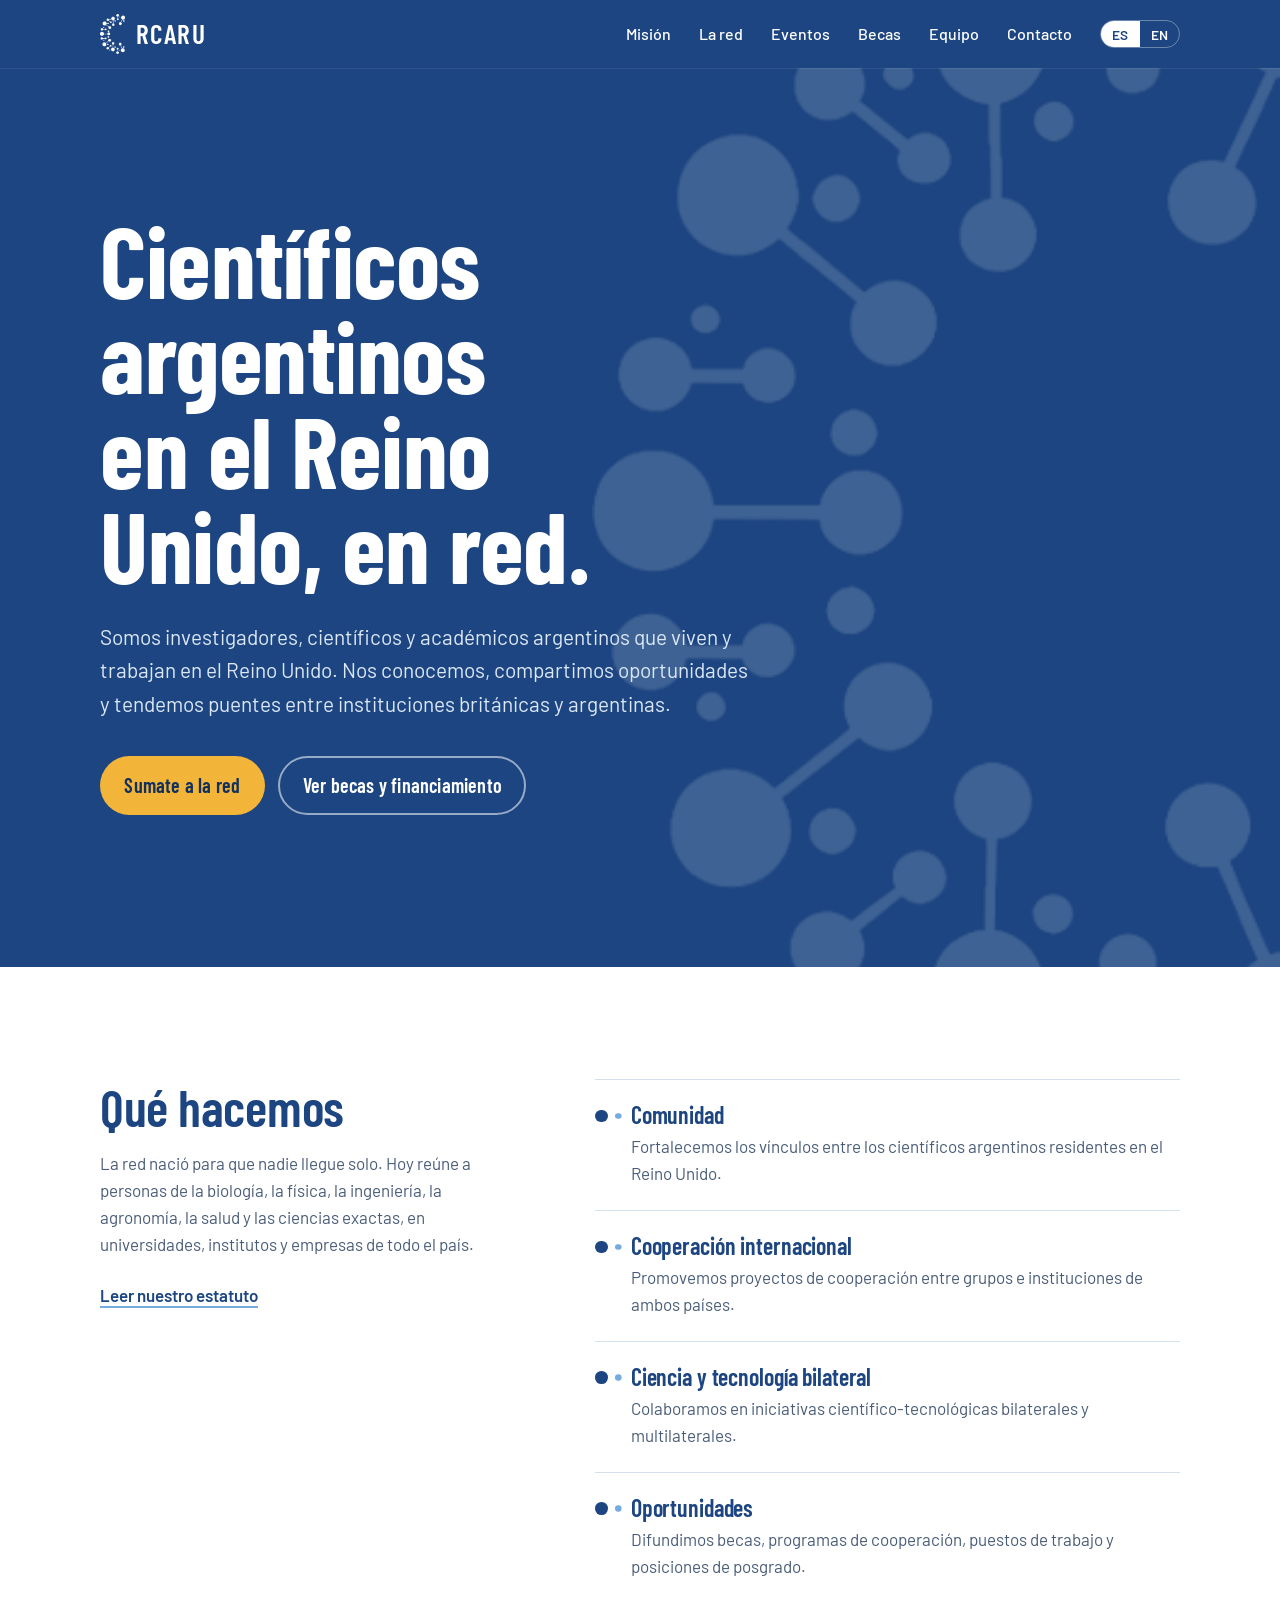
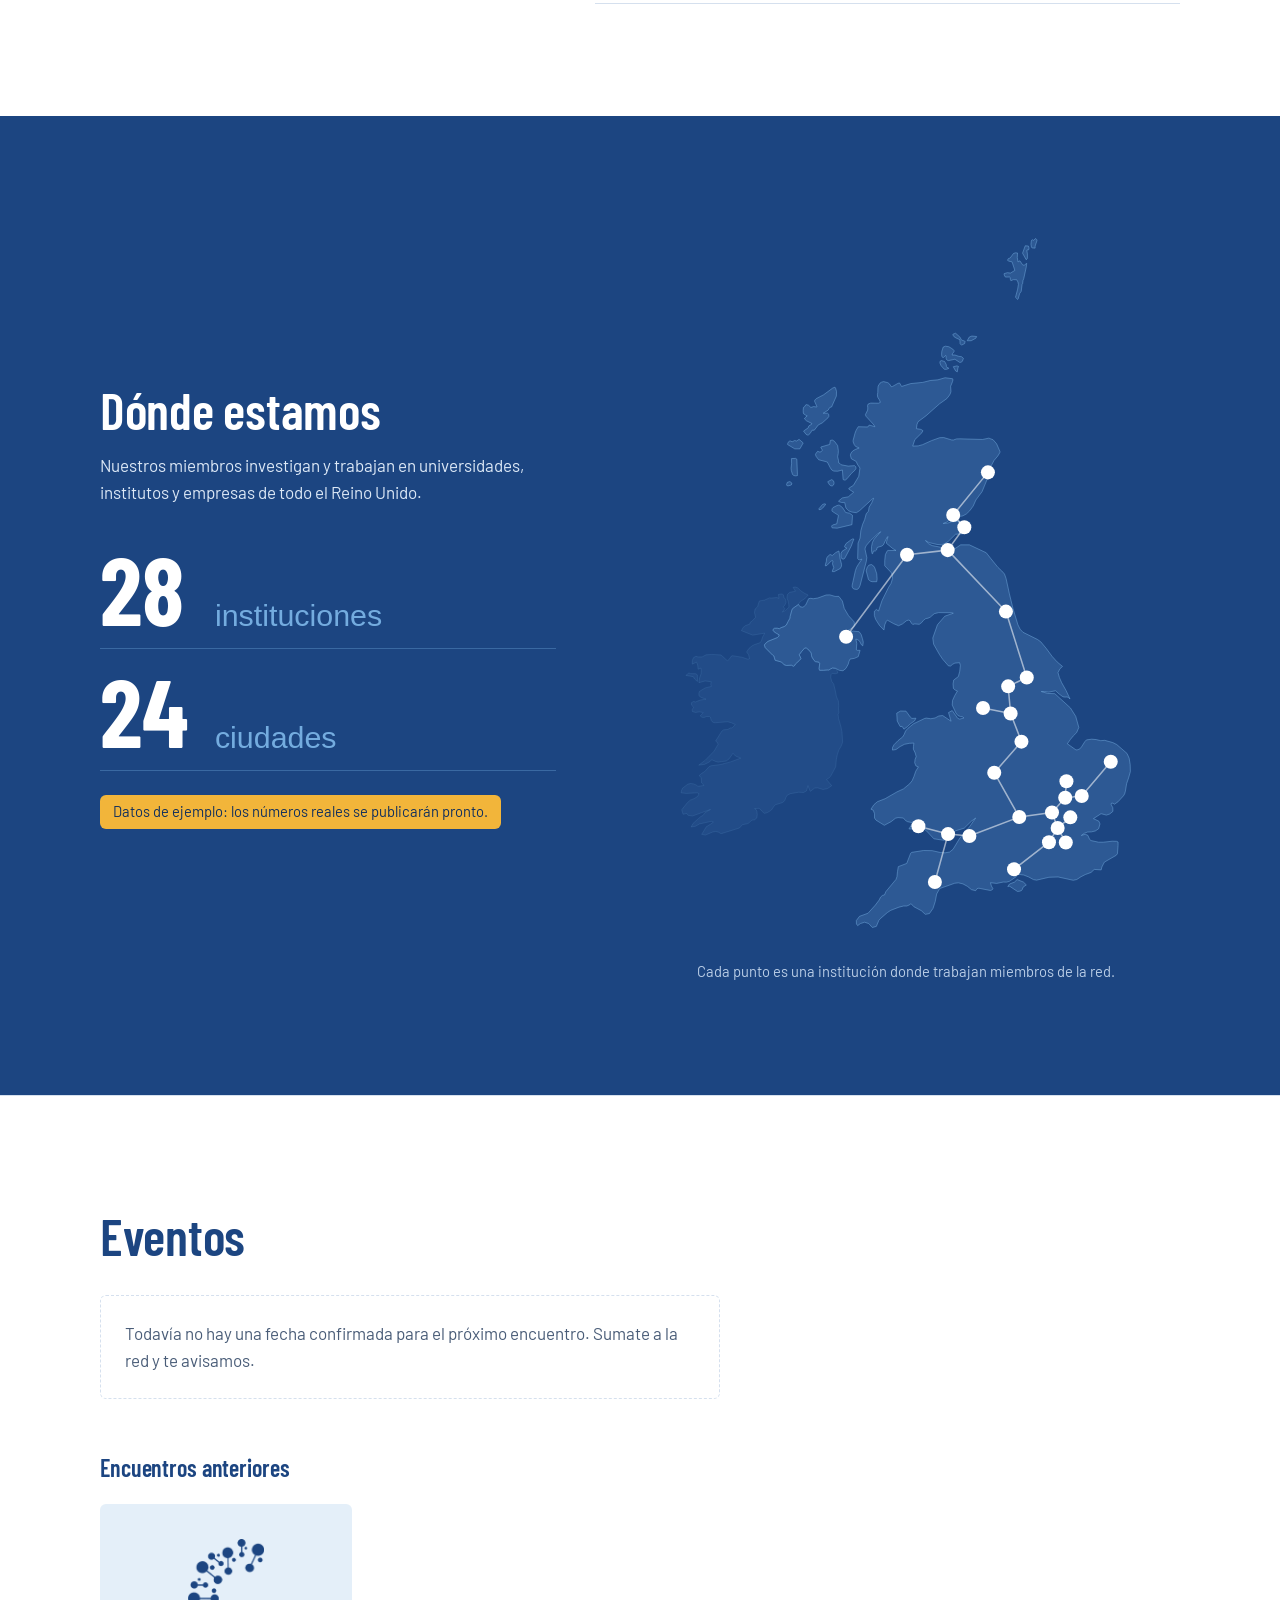
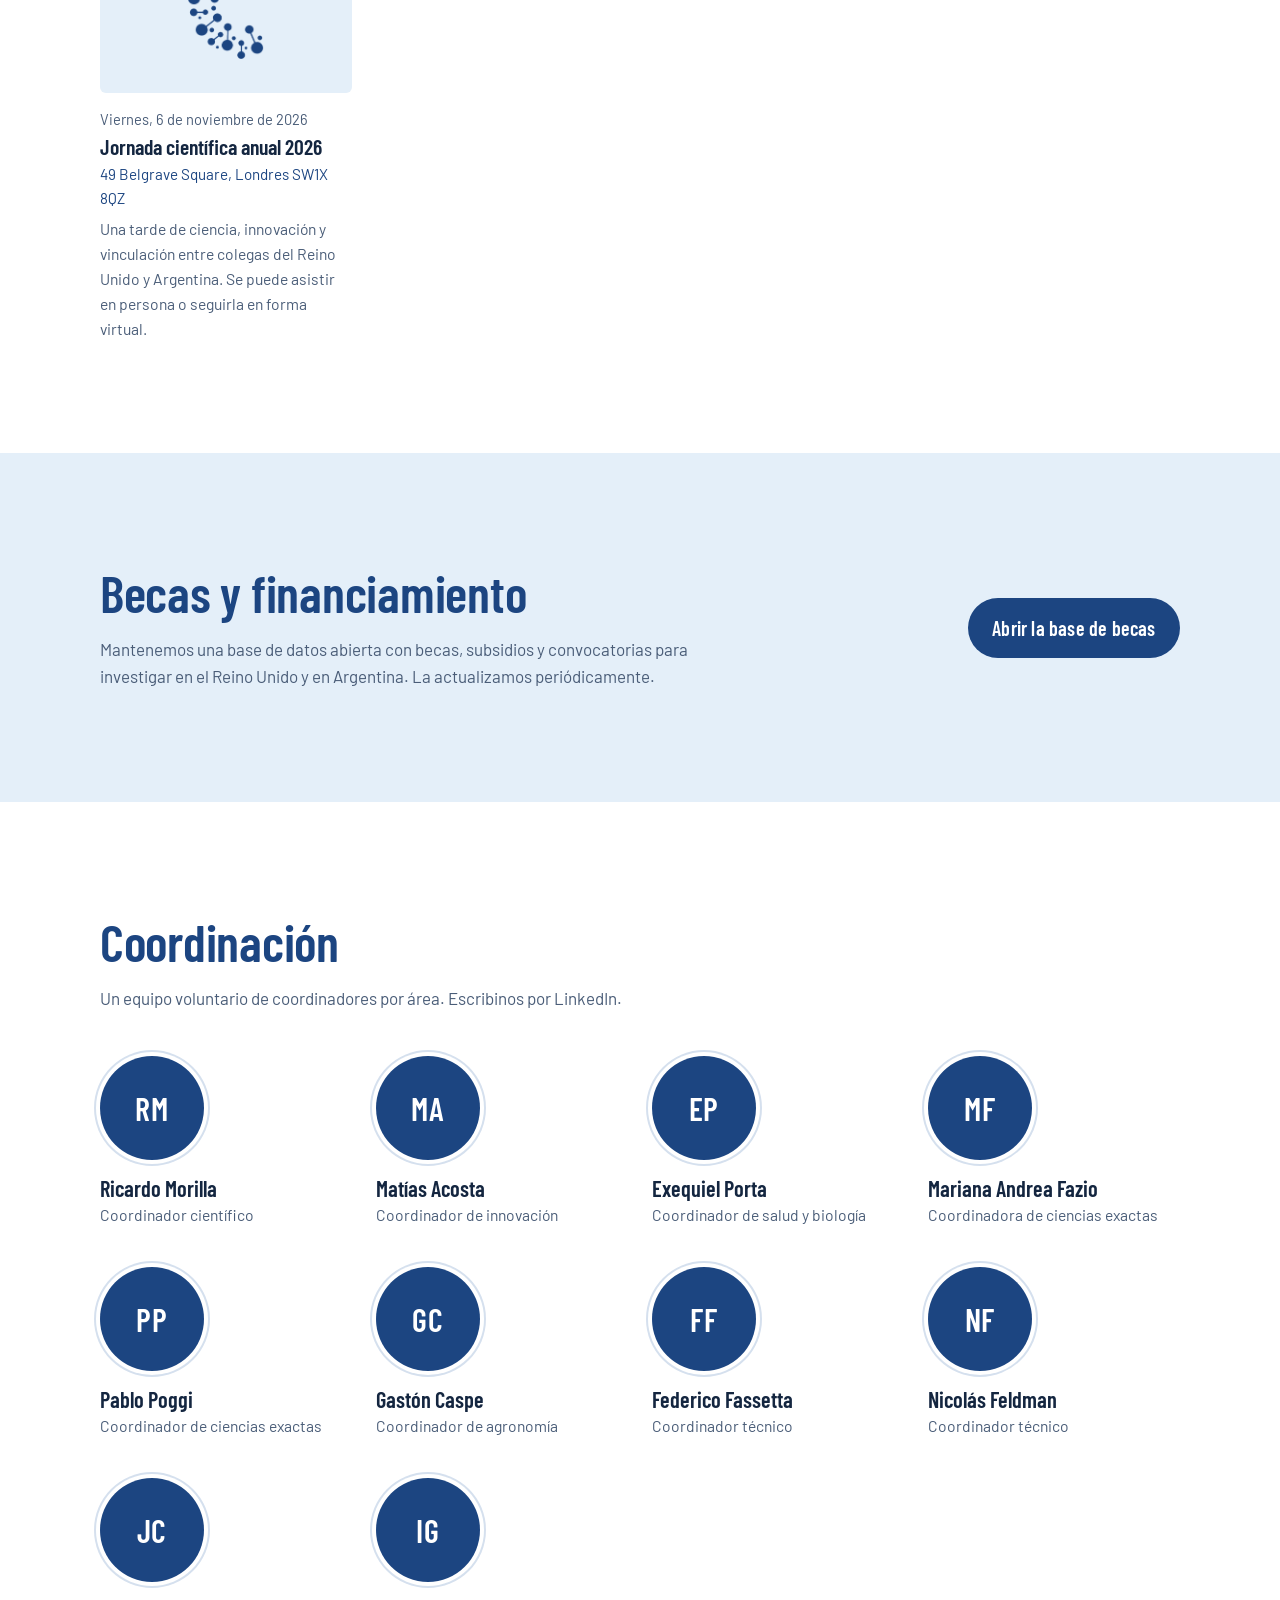
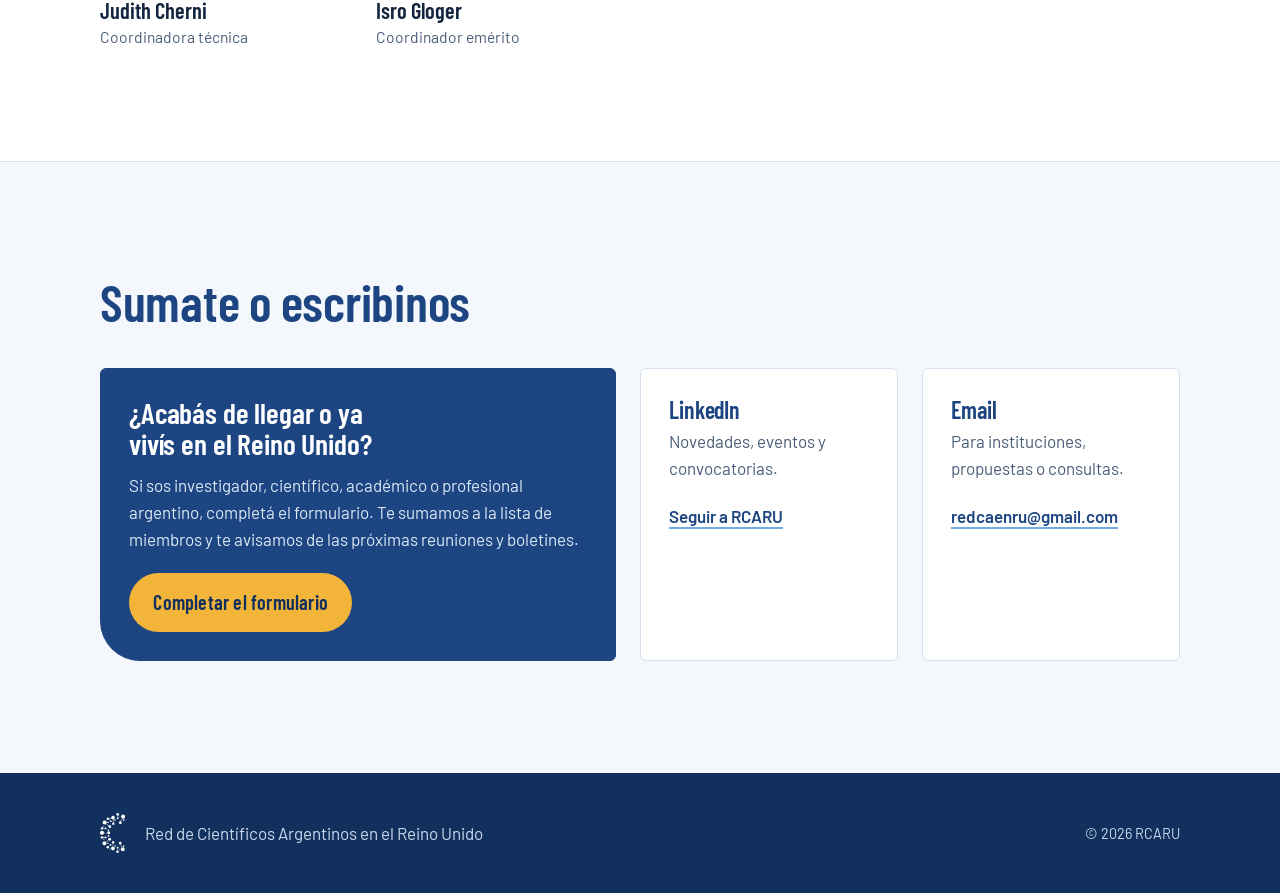
==== commit 2d6ba5d3: "Add network map with institutions and cities only" ====
--- a/index.html
+++ b/index.html
@@ -35,6 +35,7 @@
 
       <ul class="nav-links" id="nav-links">
         <li><a href="#mision"><span lang="es">Misión</span><span lang="en">Mission</span></a></li>
+        <li><a href="#red"><span lang="es">La red</span><span lang="en">Network</span></a></li>
         <li><a href="#eventos"><span lang="es">Eventos</span><span lang="en">Events</span></a></li>
         <li><a href="#becas"><span lang="es">Becas</span><span lang="en">Funding</span></a></li>
         <li><a href="#equipo"><span lang="es">Equipo</span><span lang="en">Team</span></a></li>
@@ -107,6 +108,45 @@
       </div>
     </section>
 
+    <!-- Network map + numbers (filled in by script.js from red.js) -->
+    <section class="section red" id="red">
+      <div class="wrap red-grid">
+        <div class="red-texto">
+          <h2><span lang="es">Dónde estamos</span><span lang="en">Where we are</span></h2>
+          <p>
+            <span lang="es">Nuestros miembros investigan y trabajan en universidades, institutos y empresas de todo el Reino Unido.</span>
+            <span lang="en">Our members do research and work at universities, institutes and companies across the UK.</span>
+          </p>
+
+          <dl class="red-numeros">
+            <div><dt><span lang="es">instituciones</span><span lang="en">institutions</span></dt><dd id="n-instituciones">–</dd></div>
+            <div><dt><span lang="es">ciudades</span><span lang="en">cities</span></dt><dd id="n-ciudades">–</dd></div>
+          </dl>
+
+          <p class="red-ejemplo" id="red-ejemplo" hidden>
+            <span lang="es">Datos de ejemplo: los números reales se publicarán pronto.</span>
+            <span lang="en">Sample data: real figures coming soon.</span>
+          </p>
+        </div>
+
+        <figure class="red-mapa">
+          <svg id="red-svg" viewBox="0 0 755 1130" role="img" aria-labelledby="red-svg-title">
+            <title id="red-svg-title">Mapa del Reino Unido con las instituciones de la red</title>
+            <image href="img/mapa-uk.svg" x="0" y="0" width="755" height="1130"/>
+            <g id="red-enlaces"></g>
+            <g id="red-nodos"></g>
+          </svg>
+          <div class="red-tooltip" id="red-tooltip" hidden></div>
+          <figcaption>
+            <span lang="es">Cada punto es una institución donde trabajan miembros de la red.</span>
+            <span lang="en">Each dot is an institution where network members work.</span>
+          </figcaption>
+        </figure>
+
+        <ul class="sr-only" id="red-lista"></ul>
+      </div>
+    </section>
+
     <!-- Events (filled in by script.js from eventos.js) -->
     <section class="section eventos" id="eventos">
       <div class="wrap">
@@ -271,6 +311,7 @@
     </div>
   </footer>
 
+  <script src="red.js"></script>
   <script src="eventos.js"></script>
   <script src="script.js"></script>
 </body>
--- a/style.css
+++ b/style.css
@@ -588,3 +588,137 @@
 .pasado h4 { font: 600 1.35rem/1.15 var(--display); margin: .15rem 0 .2rem; }
 .pasado-lugar { font-size: .95rem; color: var(--navy); margin-bottom: .35rem; }
 .pasado p:last-child { color: var(--muted); font-size: .98rem; }
+
+/* ---------- La red: map + numbers ---------- */
+
+.sr-only {
+  position: absolute !important;
+  width: 1px; height: 1px;
+  overflow: hidden; clip: rect(0 0 0 0);
+  white-space: nowrap;
+}
+
+.red { background: var(--navy); color: #fff; overflow: hidden; }
+.red h2 { color: #fff; }
+
+.red-grid {
+  display: grid;
+  grid-template-columns: minmax(0, 5fr) minmax(0, 6fr);
+  gap: clamp(2rem, 6vw, 5rem);
+  align-items: center;
+}
+
+.red-texto > p { color: #dce8f6; }
+
+.red-numeros {
+  display: grid;
+  gap: 1.25rem;
+  margin: 2.5rem 0 1.5rem;
+}
+.red-numeros div {
+  display: flex;
+  align-items: baseline;
+  gap: 1rem;
+  padding-bottom: 1.1rem;
+  border-bottom: 1px solid rgba(116, 172, 223, .35);
+}
+.red-numeros dd {
+  order: -1;
+  min-width: 2.3ch;
+  font: 700 clamp(4rem, 9vw, 6rem)/.85 var(--display);
+  color: #fff;
+}
+.red-numeros dt {
+  font: 500 clamp(1.4rem, 2.6vw, 1.9rem)/1 var(--display);
+  color: var(--celeste);
+}
+
+.red-texto .red-ejemplo {
+  display: inline-block;
+  font-size: .92rem;
+  color: var(--navy-deep);
+  background: var(--sun);
+  padding: .35rem .8rem;
+  border-radius: 6px;
+}
+.red-ejemplo[hidden] { display: none; }
+
+.red-mapa { position: relative; margin: 0; }
+.red-mapa svg {
+  display: block;
+  width: 100%;
+  max-height: 80vh;
+  overflow: visible;
+}
+.red-mapa figcaption {
+  font-size: .92rem;
+  color: #b9cde6;
+  margin-top: .75rem;
+  text-align: center;
+}
+
+#red-enlaces line {
+  stroke: #fff;
+  stroke-opacity: .55;
+  stroke-width: 2.4;
+  stroke-linecap: round;
+}
+
+.nodo { cursor: pointer; outline: none; }
+.nodo circle:not(.hit) {
+  fill: #fff;
+  transition: fill .15s ease;
+}
+.nodo .hit { fill: transparent; }
+.nodo:hover circle:not(.hit),
+.nodo:focus-visible circle:not(.hit) { fill: var(--sun); }
+.nodo:focus-visible circle:not(.hit) { stroke: var(--sun); stroke-width: 6; stroke-opacity: .45; }
+
+/* Reveal: links fade in, nodes pop from south to north */
+#red-svg #red-enlaces line,
+#red-svg .nodo { opacity: 0; }
+#red-svg .nodo { transform: scale(.2); }
+#red-svg.visible #red-enlaces line {
+  opacity: 1;
+  transition: opacity .6s ease calc(.5s + var(--i) * 20ms);
+}
+#red-svg.visible .nodo {
+  opacity: 1;
+  transform: scale(1);
+  transition: opacity .35s ease calc(var(--i) * 35ms),
+              transform .45s cubic-bezier(.3, 1.6, .5, 1) calc(var(--i) * 35ms);
+}
+
+.red-tooltip {
+  position: absolute;
+  z-index: 5;
+  transform: translate(-50%, calc(-100% - 12px));
+  display: grid;
+  gap: .1rem;
+  min-width: 12rem;
+  max-width: 16rem;
+  padding: .65rem .85rem;
+  background: #fff;
+  color: var(--ink);
+  border-radius: 6px;
+  box-shadow: 0 8px 24px rgba(10, 25, 50, .35);
+  font-size: .92rem;
+  line-height: 1.35;
+  pointer-events: none;
+}
+.red-tooltip[hidden] { display: none; }
+.red-tooltip strong { font: 600 1.15rem/1.15 var(--display); color: var(--navy); }
+.red-tooltip span { color: var(--muted); }
+
+@media (max-width: 820px) {
+  .red-grid { grid-template-columns: 1fr; }
+  .red-numeros { grid-template-columns: repeat(2, 1fr); gap: 1rem; margin-top: 2rem; }
+  .red-numeros div { flex-direction: column; gap: .35rem; border-bottom: 0; border-top: 1px solid rgba(116,172,223,.35); padding: .9rem 0 0; }
+  .red-numeros dd { font-size: clamp(3rem, 13vw, 4.5rem); min-width: 0; }
+  .red-numeros dt { font-size: 1.15rem; }
+  .red-mapa svg { max-height: 70vh; }
+}
+
+@media (prefers-reduced-motion: reduce) {
+  #red-svg #red-enlaces line, #red-svg .nodo { opacity: 1; transform: none; transition: none; }
+}
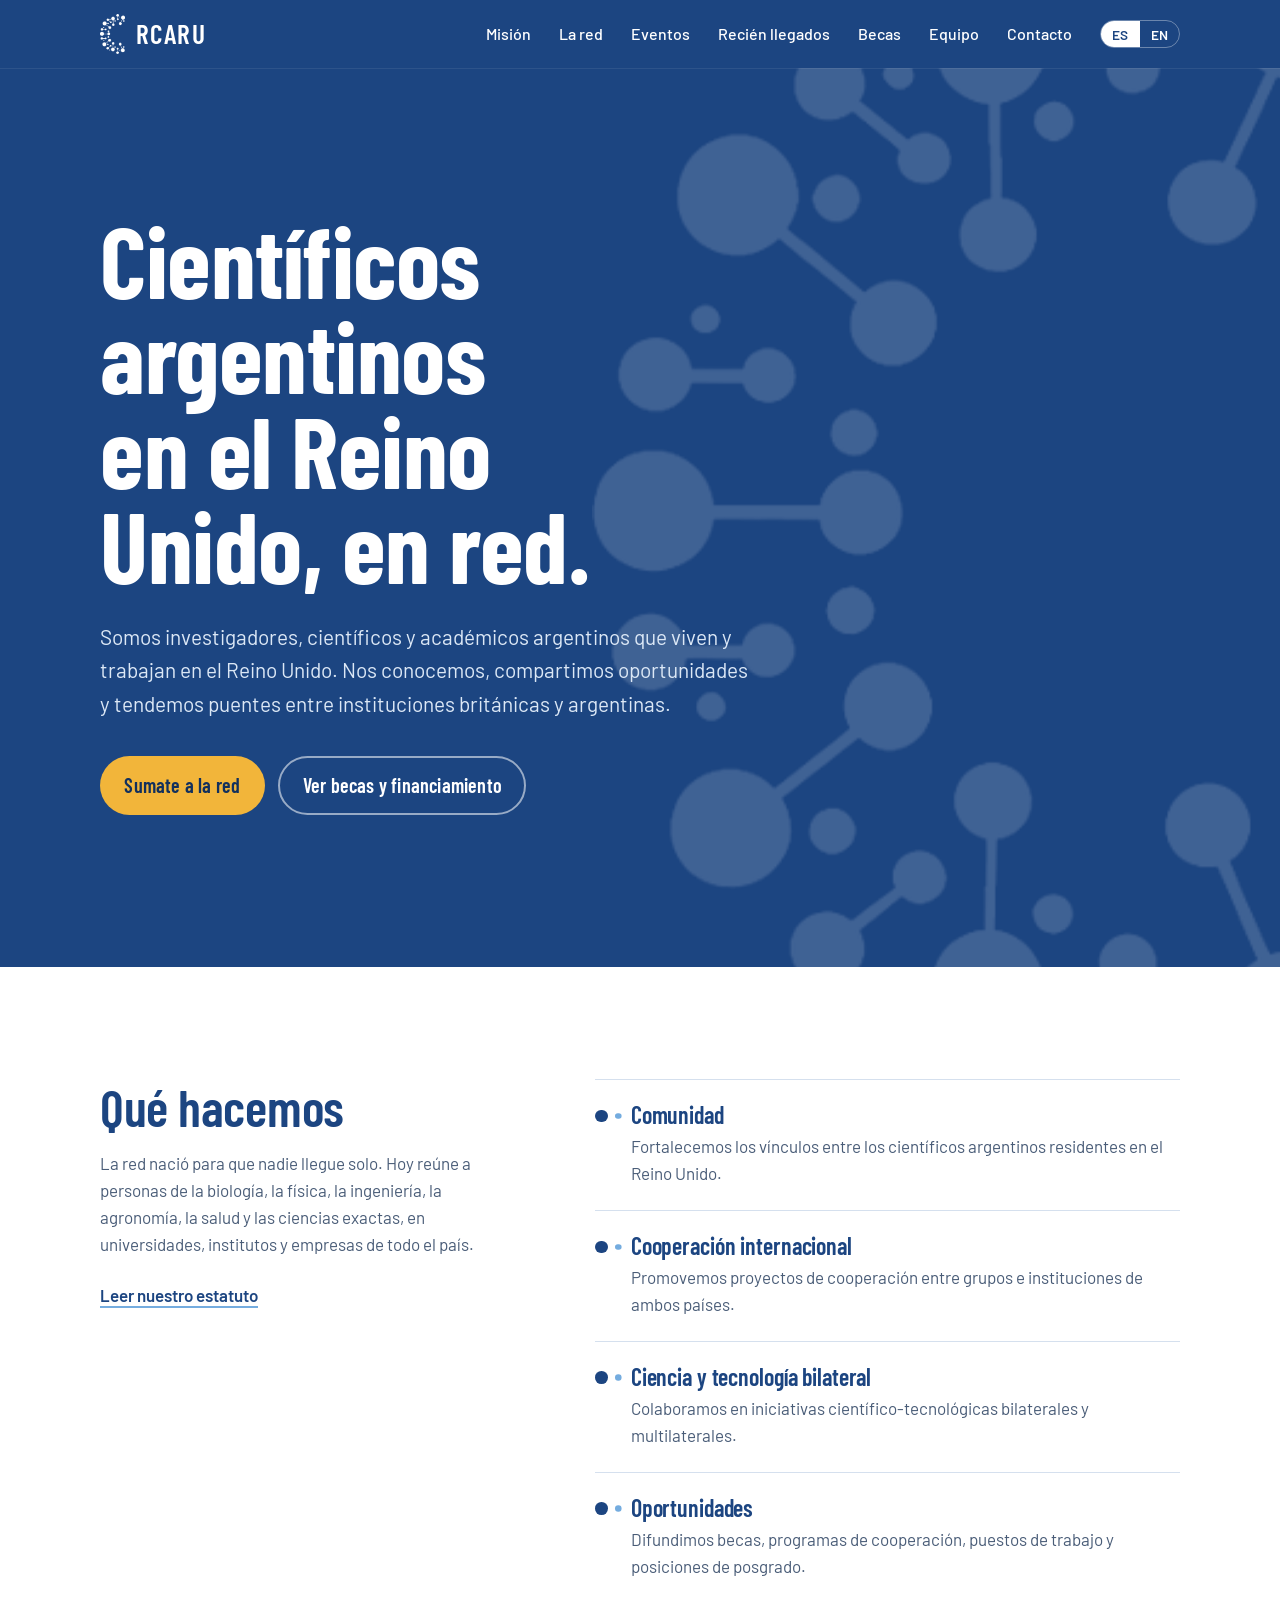
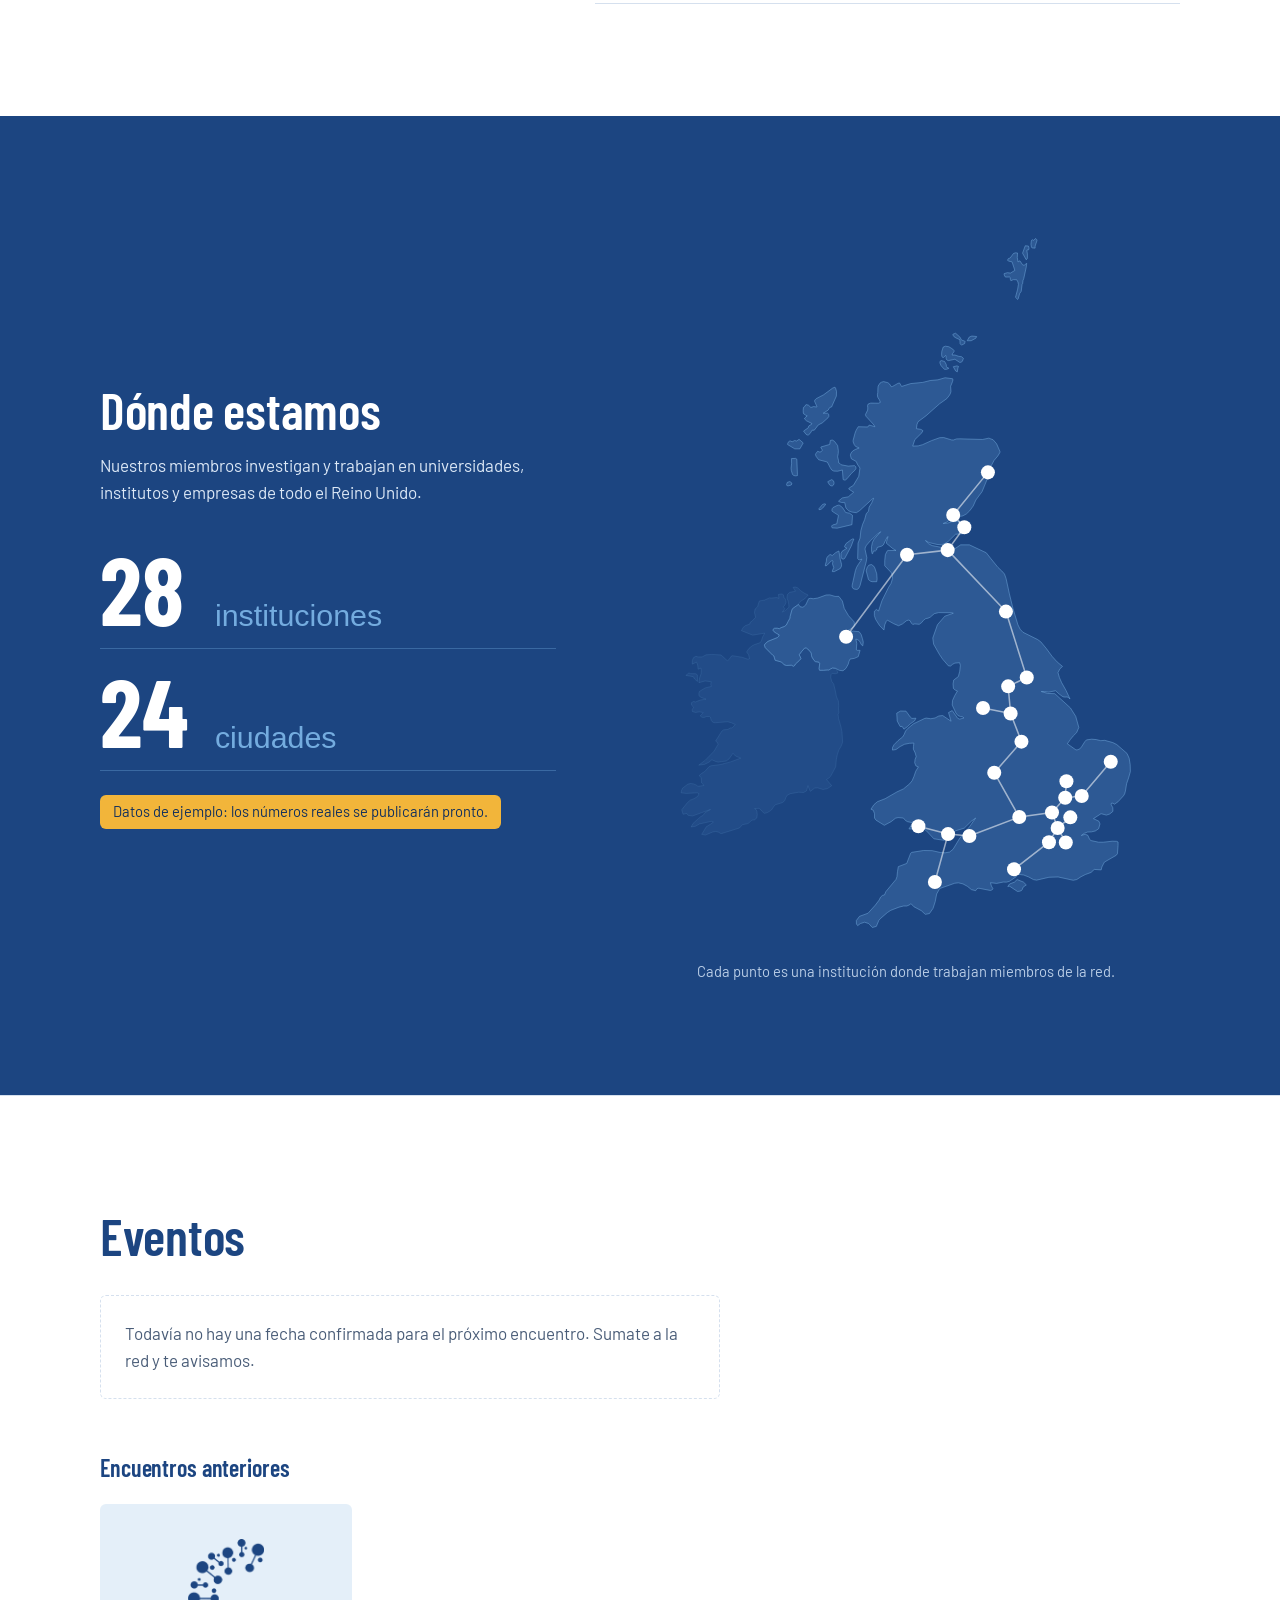
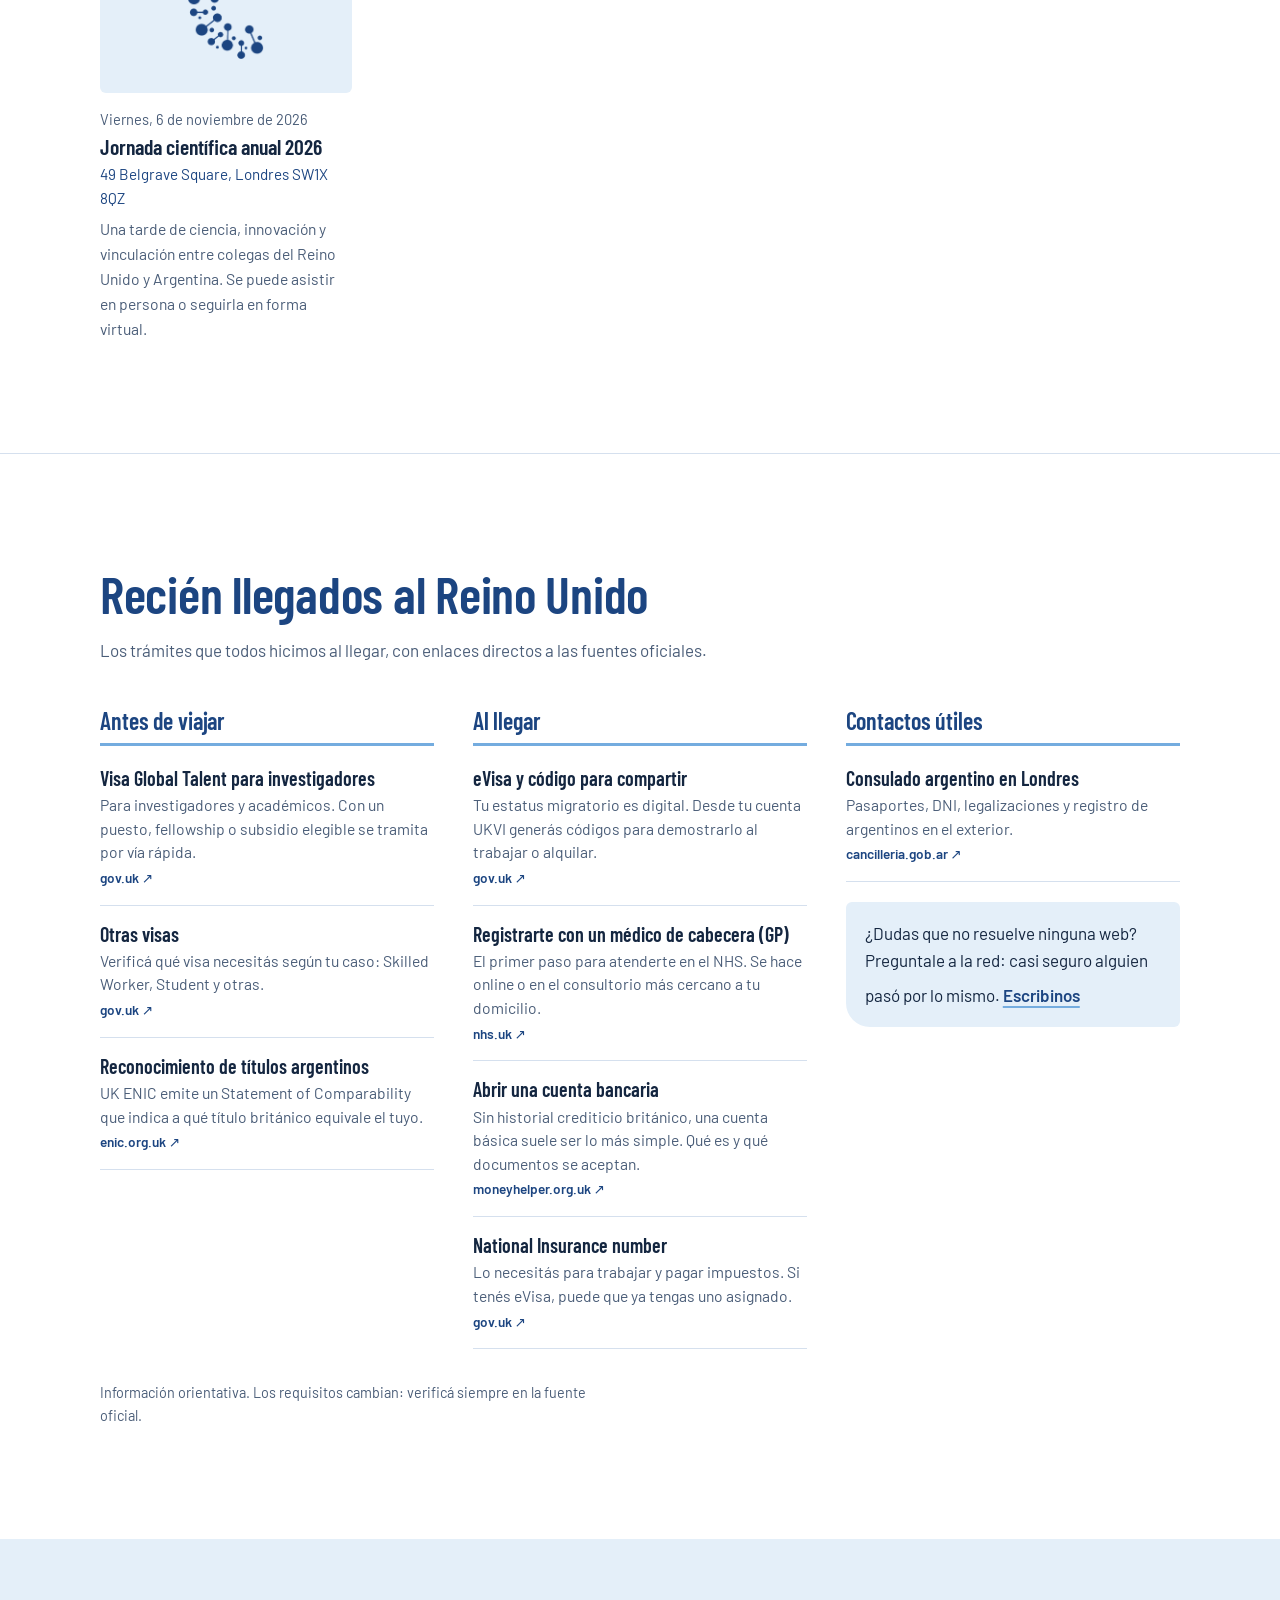
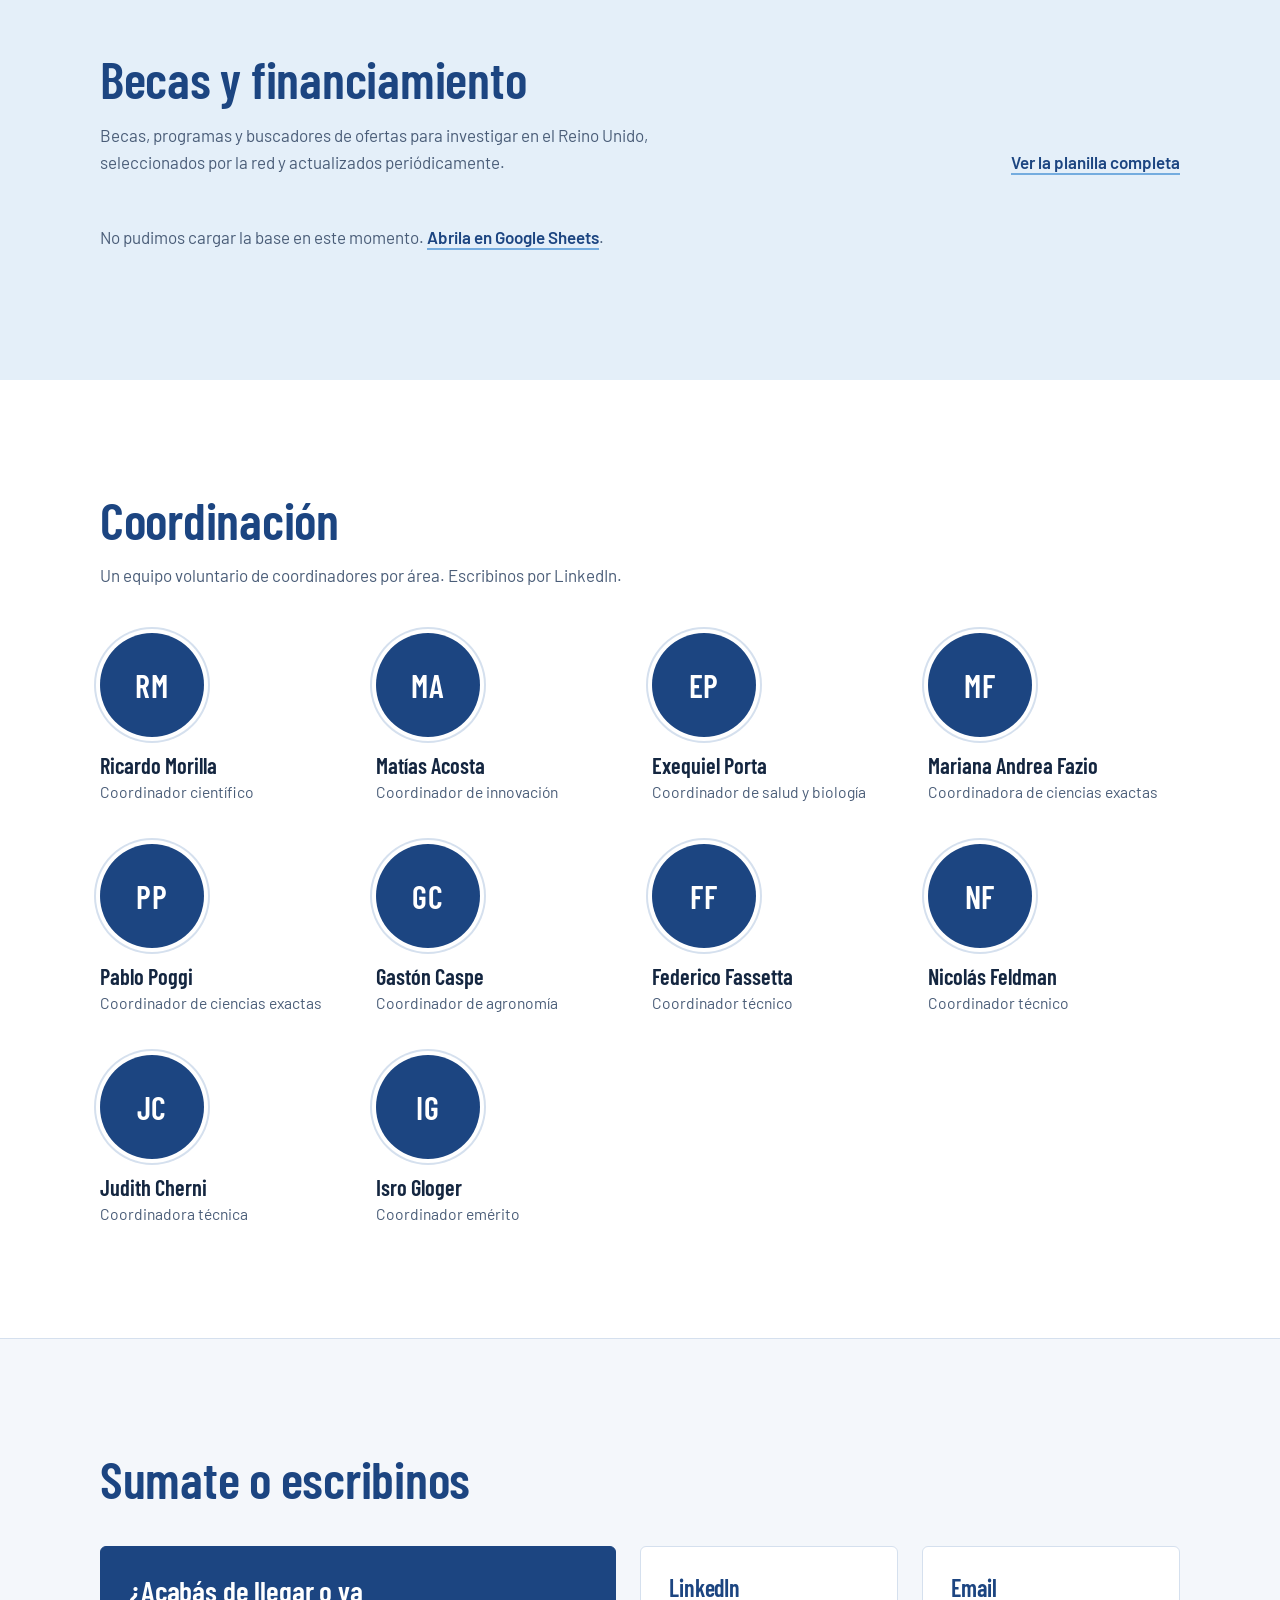
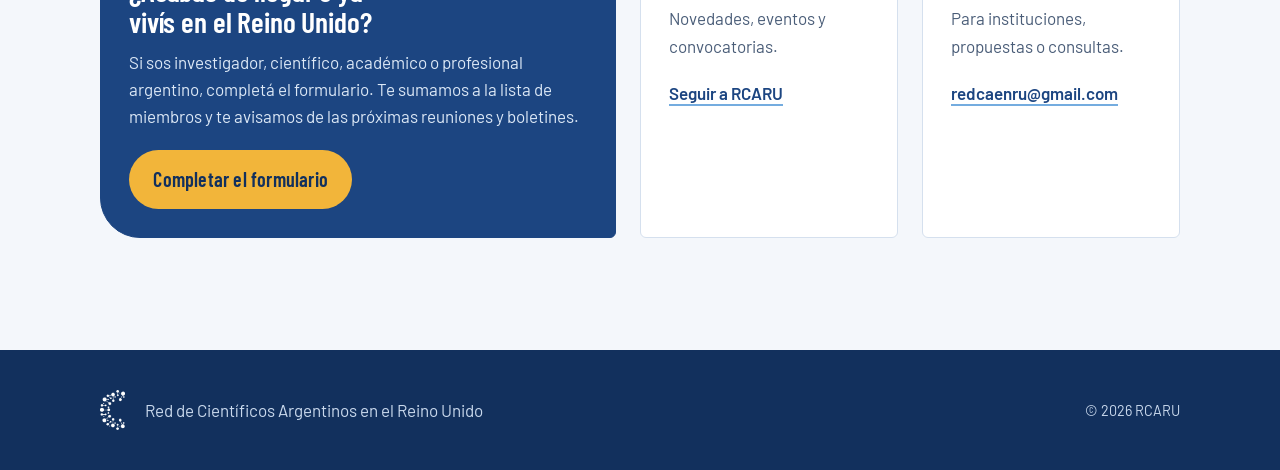
==== commit dd6ad768: "Add newcomers guide and live funding database" ====
--- a/index.html
+++ b/index.html
@@ -37,6 +37,7 @@
         <li><a href="#mision"><span lang="es">Misión</span><span lang="en">Mission</span></a></li>
         <li><a href="#red"><span lang="es">La red</span><span lang="en">Network</span></a></li>
         <li><a href="#eventos"><span lang="es">Eventos</span><span lang="en">Events</span></a></li>
+        <li><a href="#llegada"><span lang="es">Recién llegados</span><span lang="en">New to the UK</span></a></li>
         <li><a href="#becas"><span lang="es">Becas</span><span lang="en">Funding</span></a></li>
         <li><a href="#equipo"><span lang="es">Equipo</span><span lang="en">Team</span></a></li>
         <li><a href="#contacto"><span lang="es">Contacto</span><span lang="en">Contact</span></a></li>
@@ -165,19 +166,151 @@
       </div>
     </section>
 
-    <!-- Funding -->
+    <!-- Newcomers guide -->
+    <section class="section guia" id="llegada">
+      <div class="wrap">
+        <div class="section-head">
+          <h2><span lang="es">Recién llegados al Reino Unido</span><span lang="en">New to the UK</span></h2>
+          <p>
+            <span lang="es">Los trámites que todos hicimos al llegar, con enlaces directos a las fuentes oficiales.</span>
+            <span lang="en">The paperwork we all went through on arrival, with direct links to official sources.</span>
+          </p>
+        </div>
+
+        <div class="guia-grid">
+          <div class="guia-col">
+            <h3><span lang="es">Antes de viajar</span><span lang="en">Before you travel</span></h3>
+            <ul>
+            <li>
+              <a href="https://www.gov.uk/global-talent-researcher-academic" target="_blank" rel="noopener">
+                <span class="guia-titulo"><span lang="es">Visa Global Talent para investigadores</span><span lang="en">Global Talent visa for researchers</span></span>
+                <span class="guia-desc"><span lang="es">Para investigadores y académicos. Con un puesto, fellowship o subsidio elegible se tramita por vía rápida.</span><span lang="en">For researchers and academics. An eligible job, fellowship or grant qualifies you for the fast track.</span></span>
+                <span class="guia-fuente">gov.uk</span>
+              </a>
+            </li>
+            <li>
+              <a href="https://www.gov.uk/check-uk-visa" target="_blank" rel="noopener">
+                <span class="guia-titulo"><span lang="es">Otras visas</span><span lang="en">Other visas</span></span>
+                <span class="guia-desc"><span lang="es">Verificá qué visa necesitás según tu caso: Skilled Worker, Student y otras.</span><span lang="en">Check which visa fits your case: Skilled Worker, Student and others.</span></span>
+                <span class="guia-fuente">gov.uk</span>
+              </a>
+            </li>
+            <li>
+              <a href="https://www.enic.org.uk/qualifications/soc" target="_blank" rel="noopener">
+                <span class="guia-titulo"><span lang="es">Reconocimiento de títulos argentinos</span><span lang="en">Recognition of Argentine degrees</span></span>
+                <span class="guia-desc"><span lang="es">UK ENIC emite un Statement of Comparability que indica a qué título británico equivale el tuyo.</span><span lang="en">UK ENIC issues a Statement of Comparability saying which UK qualification yours is equivalent to.</span></span>
+                <span class="guia-fuente">enic.org.uk</span>
+              </a>
+            </li>
+            </ul>
+          </div>
+
+          <div class="guia-col">
+            <h3><span lang="es">Al llegar</span><span lang="en">When you arrive</span></h3>
+            <ul>
+            <li>
+              <a href="https://www.gov.uk/view-prove-immigration-status" target="_blank" rel="noopener">
+                <span class="guia-titulo"><span lang="es">eVisa y código para compartir</span><span lang="en">eVisa and share codes</span></span>
+                <span class="guia-desc"><span lang="es">Tu estatus migratorio es digital. Desde tu cuenta UKVI generás códigos para demostrarlo al trabajar o alquilar.</span><span lang="en">Your immigration status is digital. Your UKVI account generates share codes to prove it to employers or landlords.</span></span>
+                <span class="guia-fuente">gov.uk</span>
+              </a>
+            </li>
+            <li>
+              <a href="https://www.nhs.uk/nhs-services/gps/how-to-register-with-a-gp-surgery/" target="_blank" rel="noopener">
+                <span class="guia-titulo"><span lang="es">Registrarte con un médico de cabecera (GP)</span><span lang="en">Register with a GP</span></span>
+                <span class="guia-desc"><span lang="es">El primer paso para atenderte en el NHS. Se hace online o en el consultorio más cercano a tu domicilio.</span><span lang="en">Your way into NHS care. Register online or at the practice closest to where you live.</span></span>
+                <span class="guia-fuente">nhs.uk</span>
+              </a>
+            </li>
+            <li>
+              <a href="https://www.moneyhelper.org.uk/en/everyday-money/banking/basic-bank-accounts" target="_blank" rel="noopener">
+                <span class="guia-titulo"><span lang="es">Abrir una cuenta bancaria</span><span lang="en">Open a bank account</span></span>
+                <span class="guia-desc"><span lang="es">Sin historial crediticio británico, una cuenta básica suele ser lo más simple. Qué es y qué documentos se aceptan.</span><span lang="en">Without a UK credit history, a basic account is usually the easiest start. What it is and which documents are accepted.</span></span>
+                <span class="guia-fuente">moneyhelper.org.uk</span>
+              </a>
+            </li>
+            <li>
+              <a href="https://www.gov.uk/apply-national-insurance-number" target="_blank" rel="noopener">
+                <span class="guia-titulo"><span lang="es">National Insurance number</span><span lang="en">National Insurance number</span></span>
+                <span class="guia-desc"><span lang="es">Lo necesitás para trabajar y pagar impuestos. Si tenés eVisa, puede que ya tengas uno asignado.</span><span lang="en">You need it to work and pay tax. If you have an eVisa, you may already have one.</span></span>
+                <span class="guia-fuente">gov.uk</span>
+              </a>
+            </li>
+            </ul>
+          </div>
+
+          <div class="guia-col">
+            <h3><span lang="es">Contactos útiles</span><span lang="en">Useful contacts</span></h3>
+            <ul>
+            <li>
+              <a href="https://clond.cancilleria.gob.ar/" target="_blank" rel="noopener">
+                <span class="guia-titulo"><span lang="es">Consulado argentino en Londres</span><span lang="en">Argentine Consulate in London</span></span>
+                <span class="guia-desc"><span lang="es">Pasaportes, DNI, legalizaciones y registro de argentinos en el exterior.</span><span lang="en">Passports, DNI, legalisations and registration of Argentines abroad.</span></span>
+                <span class="guia-fuente">cancilleria.gob.ar</span>
+              </a>
+            </li>
+            </ul>
+            <p class="guia-red">
+              <span lang="es">¿Dudas que no resuelve ninguna web? Preguntale a la red: casi seguro alguien pasó por lo mismo.</span>
+              <span lang="en">Questions no website answers? Ask the network: someone has almost certainly been there.</span>
+              <a class="text-link" href="#contacto"><span lang="es">Escribinos</span><span lang="en">Get in touch</span></a>
+            </p>
+          </div>
+        </div>
+
+        <p class="guia-aviso">
+          <span lang="es">Información orientativa. Los requisitos cambian: verificá siempre en la fuente oficial.</span>
+          <span lang="en">For guidance only. Requirements change: always check the official source.</span>
+        </p>
+      </div>
+    </section>
+
+    <!-- Funding database (loaded live from the Google Sheet by script.js) -->
     <section class="section becas" id="becas">
-      <div class="wrap becas-inner">
-        <div>
-          <h2><span lang="es">Becas y financiamiento</span><span lang="en">Fellowships and funding</span></h2>
-          <p>
-            <span lang="es">Mantenemos una base de datos abierta con becas, subsidios y convocatorias para investigar en el Reino Unido y en Argentina. La actualizamos periódicamente.</span>
-            <span lang="en">We keep an open database of fellowships, grants and calls for research in the UK and Argentina, updated regularly.</span>
-          </p>
-        </div>
-        <a class="btn btn-navy" href="https://docs.google.com/spreadsheets/d/1djUr2eCCwPmGwWFn-BecRJmCKX9TzbRU/edit?usp=sharing&amp;ouid=114209241532557156297&amp;rtpof=true&amp;sd=true" target="_blank" rel="noopener">
-          <span lang="es">Abrir la base de becas</span><span lang="en">Open the funding database</span>
-        </a>
+      <div class="wrap">
+        <div class="becas-head">
+          <div>
+            <h2><span lang="es">Becas y financiamiento</span><span lang="en">Fellowships and funding</span></h2>
+            <p>
+              <span lang="es">Becas, programas y buscadores de ofertas para investigar en el Reino Unido, seleccionados por la red y actualizados periódicamente.</span>
+              <span lang="en">Fellowships, programmes and job boards for research in the UK, curated by the network and updated regularly.</span>
+            </p>
+          </div>
+          <a class="text-link" id="becas-planilla" href="https://docs.google.com/spreadsheets/d/1djUr2eCCwPmGwWFn-BecRJmCKX9TzbRU/edit?usp=sharing&amp;ouid=114209241532557156297&amp;rtpof=true&amp;sd=true" target="_blank" rel="noopener">
+            <span lang="es">Ver la planilla completa</span><span lang="en">See the full spreadsheet</span>
+          </a>
+        </div>
+
+        <div class="becas-filtros" id="becas-filtros" hidden>
+          <div class="chips" role="group" aria-label="Nivel">
+            <button type="button" data-nivel="todos" aria-pressed="true"><span lang="es">Todas</span><span lang="en">All</span></button>
+            <button type="button" data-nivel="doc" aria-pressed="false"><span lang="es">Doctorado y maestría</span><span lang="en">PhD and master's</span></button>
+            <button type="button" data-nivel="post" aria-pressed="false"><span lang="es">Postdoctorado</span><span lang="en">Postdoc</span></button>
+          </div>
+          <label class="becas-buscar">
+            <span class="sr-only"><span lang="es">Buscar</span><span lang="en">Search</span></span>
+            <input type="search" id="becas-q" placeholder="Buscar: Cambridge, cáncer, EMBO…" autocomplete="off">
+          </label>
+        </div>
+
+        <p class="becas-estado" id="becas-estado">
+          <span lang="es">Cargando la base de becas…</span><span lang="en">Loading the funding database…</span>
+        </p>
+
+        <div id="becas-programas-wrap" hidden>
+          <h3 class="becas-sub"><span lang="es">Becas y programas</span><span lang="en">Fellowships and programmes</span></h3>
+          <ul class="becas-grid" id="becas-programas"></ul>
+        </div>
+
+        <div id="becas-buscadores-wrap" hidden>
+          <h3 class="becas-sub"><span lang="es">Buscadores de ofertas</span><span lang="en">Job and funding boards</span></h3>
+          <ul class="buscadores" id="becas-buscadores"></ul>
+        </div>
+
+        <p class="becas-vacio" id="becas-vacio" hidden>
+          <span lang="es">Ninguna oportunidad coincide con tu búsqueda.</span>
+          <span lang="en">No opportunities match your search.</span>
+        </p>
       </div>
     </section>
 
--- a/style.css
+++ b/style.css
@@ -208,7 +208,7 @@
   cursor: pointer;
 }
 
-@media (max-width: 820px) {
+@media (max-width: 1000px) {
   .nav-toggle { display: block; }
   .nav-logo img { height: 34px; }
 
@@ -722,3 +722,230 @@
 @media (prefers-reduced-motion: reduce) {
   #red-svg #red-enlaces line, #red-svg .nodo { opacity: 1; transform: none; transition: none; }
 }
+
+/* ---------- Recién llegados ---------- */
+
+.guia { border-top: 1px solid var(--line); }
+
+.guia-grid {
+  display: grid;
+  grid-template-columns: repeat(3, minmax(0, 1fr));
+  gap: 2rem clamp(1.5rem, 3vw, 2.5rem);
+}
+
+.guia-col h3 {
+  color: var(--navy);
+  padding-bottom: .6rem;
+  margin-bottom: .25rem;
+  border-bottom: 3px solid var(--celeste);
+}
+
+.guia-col li a {
+  display: grid;
+  gap: .2rem;
+  padding: 1rem 0;
+  border-bottom: 1px solid var(--line);
+  text-decoration: none;
+}
+.guia-titulo {
+  font: 600 1.25rem/1.2 var(--display);
+  color: var(--ink);
+}
+.guia-desc { color: var(--muted); font-size: .98rem; line-height: 1.5; }
+.guia-fuente {
+  font-size: .85rem;
+  font-weight: 600;
+  color: var(--navy);
+}
+.guia-fuente::after { content: " ↗"; font-weight: 400; }
+.guia-col li a:hover .guia-titulo {
+  color: var(--navy);
+  text-decoration: underline;
+  text-decoration-color: var(--celeste);
+  text-underline-offset: 3px;
+}
+
+.guia-red {
+  margin-top: 1.25rem;
+  padding: 1.1rem 1.2rem;
+  background: var(--celeste-soft);
+  border-radius: 6px 6px 6px 24px;
+  color: var(--ink);
+}
+.guia-red .text-link { display: inline-block; margin-top: .5rem; }
+
+.guia-aviso {
+  margin-top: 2rem;
+  font-size: .9rem;
+  color: var(--muted);
+}
+
+@media (max-width: 900px) {
+  .guia-grid { grid-template-columns: 1fr 1fr; }
+  .guia-col:last-child { grid-column: 1 / -1; }
+}
+@media (max-width: 600px) {
+  .guia-grid { grid-template-columns: 1fr; }
+}
+
+/* ---------- Becas ---------- */
+
+.becas-head {
+  display: flex;
+  align-items: flex-end;
+  justify-content: space-between;
+  gap: 1rem 3rem;
+  flex-wrap: wrap;
+  margin-bottom: 2rem;
+}
+.becas-head p { color: var(--muted); }
+
+.becas-filtros {
+  display: flex;
+  align-items: center;
+  justify-content: space-between;
+  flex-wrap: wrap;
+  gap: 1rem;
+  margin-bottom: 2rem;
+}
+.becas-filtros[hidden] { display: none; }
+
+.chips { display: flex; flex-wrap: wrap; gap: .5rem; }
+.chips button {
+  font: 500 .98rem var(--body);
+  color: var(--navy);
+  background: var(--paper);
+  border: 1px solid var(--line);
+  border-radius: 999px;
+  padding: .45rem 1rem;
+  cursor: pointer;
+}
+.chips button:hover { border-color: var(--navy); }
+.chips button[aria-pressed="true"] {
+  background: var(--navy);
+  border-color: var(--navy);
+  color: #fff;
+}
+
+.becas-buscar input {
+  font: 400 1rem var(--body);
+  width: min(320px, 100%);
+  padding: .55rem .9rem;
+  border: 1px solid var(--line);
+  border-radius: 6px;
+  background: var(--paper);
+  color: var(--ink);
+}
+.becas-buscar input:focus-visible { outline: 3px solid var(--sun); outline-offset: 1px; border-color: var(--navy); }
+.becas-buscar { flex: 0 1 320px; }
+
+.becas-estado, .becas-vacio { color: var(--muted); padding: 1rem 0; }
+
+.becas-sub {
+  color: var(--navy);
+  margin: 0 0 1.25rem;
+}
+#becas-buscadores-wrap { margin-top: 3rem; }
+
+.becas-grid {
+  display: grid;
+  grid-template-columns: repeat(auto-fill, minmax(300px, 1fr));
+  gap: 1.25rem;
+}
+
+.beca {
+  display: flex;
+  flex-direction: column;
+  align-items: flex-start;
+  background: var(--paper);
+  border: 1px solid var(--line);
+  border-radius: 6px;
+  padding: 1.4rem 1.5rem 1.5rem;
+}
+.beca-inst { font-size: .9rem; color: var(--muted); margin-bottom: .2rem; }
+.beca h4 {
+  font: 600 1.45rem/1.15 var(--display);
+  color: var(--ink);
+  margin-bottom: .65rem;
+}
+
+.badge {
+  display: inline-block;
+  font-size: .82rem;
+  font-weight: 600;
+  padding: .2rem .6rem;
+  border-radius: 4px;
+  margin-bottom: .9rem;
+}
+.badge-total { background: #fdf0d2; color: #6b4a00; }
+.badge-parcial { background: var(--celeste-soft); color: var(--navy); }
+
+.beca-meta {
+  display: grid;
+  gap: .3rem;
+  width: 100%;
+  font-size: .93rem;
+  margin-bottom: .9rem;
+}
+.beca-meta div { display: grid; grid-template-columns: 6.5rem 1fr; gap: .5rem; }
+.beca-meta dt { font-weight: 600; color: var(--navy); }
+.beca-meta dd { color: var(--ink); }
+
+.beca-desc {
+  font-size: .95rem;
+  color: var(--muted);
+  display: -webkit-box;
+  -webkit-line-clamp: 4;
+  -webkit-box-orient: vertical;
+  overflow: hidden;
+}
+.beca-desc.abierta { display: block; }
+.beca-mas {
+  font: 600 .9rem var(--body);
+  color: var(--navy);
+  background: none;
+  border: 0;
+  padding: .3rem 0 0;
+  cursor: pointer;
+  text-decoration: underline;
+  text-underline-offset: 3px;
+}
+.beca-notas {
+  font-size: .9rem;
+  color: var(--ink);
+  margin-top: .8rem;
+  padding-left: .75rem;
+  border-left: 3px solid var(--sun);
+}
+
+.beca-links {
+  margin-top: auto;
+  padding-top: 1.1rem;
+  display: grid;
+  gap: .5rem;
+}
+.beca-contacto { font-size: .9rem; color: var(--muted); }
+.beca-contacto:hover { color: var(--navy); }
+
+.buscadores {
+  display: grid;
+  grid-template-columns: repeat(auto-fill, minmax(260px, 1fr));
+  gap: 0 1.5rem;
+}
+.buscadores a {
+  display: grid;
+  gap: .15rem;
+  padding: .9rem 0;
+  border-bottom: 1px solid var(--line);
+  text-decoration: none;
+}
+.buscador-nombre { font: 600 1.15rem/1.2 var(--display); color: var(--navy); }
+.buscador-nombre::after { content: " ↗"; font-family: var(--body); font-weight: 400; font-size: .9rem; }
+.buscador-desc { font-size: .92rem; color: var(--muted); }
+.buscadores a:hover .buscador-nombre { text-decoration: underline; text-decoration-color: var(--celeste); text-underline-offset: 3px; }
+
+/* Seven menu items: tighten spacing before the menu button kicks in */
+@media (max-width: 1180px) {
+  .nav-links { gap: 1.1rem; }
+  .nav-links a { font-size: .95rem; }
+}
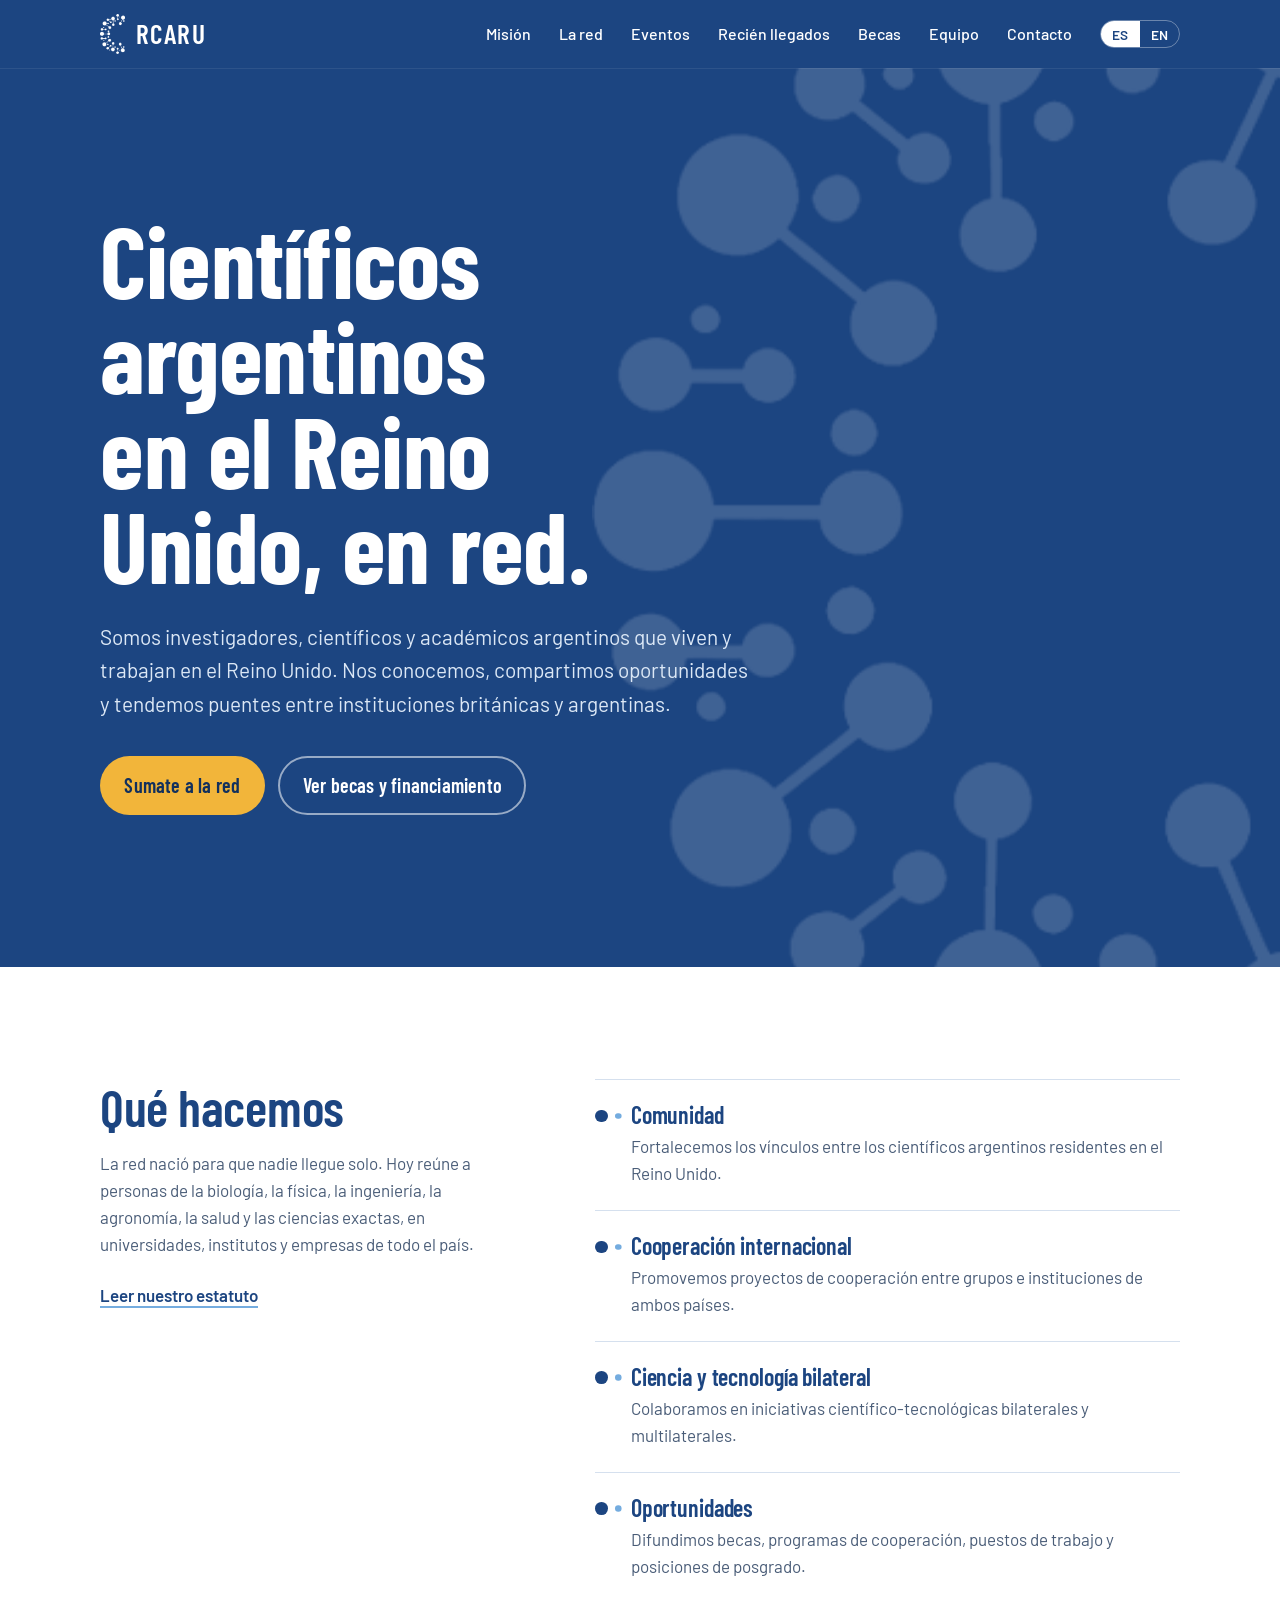
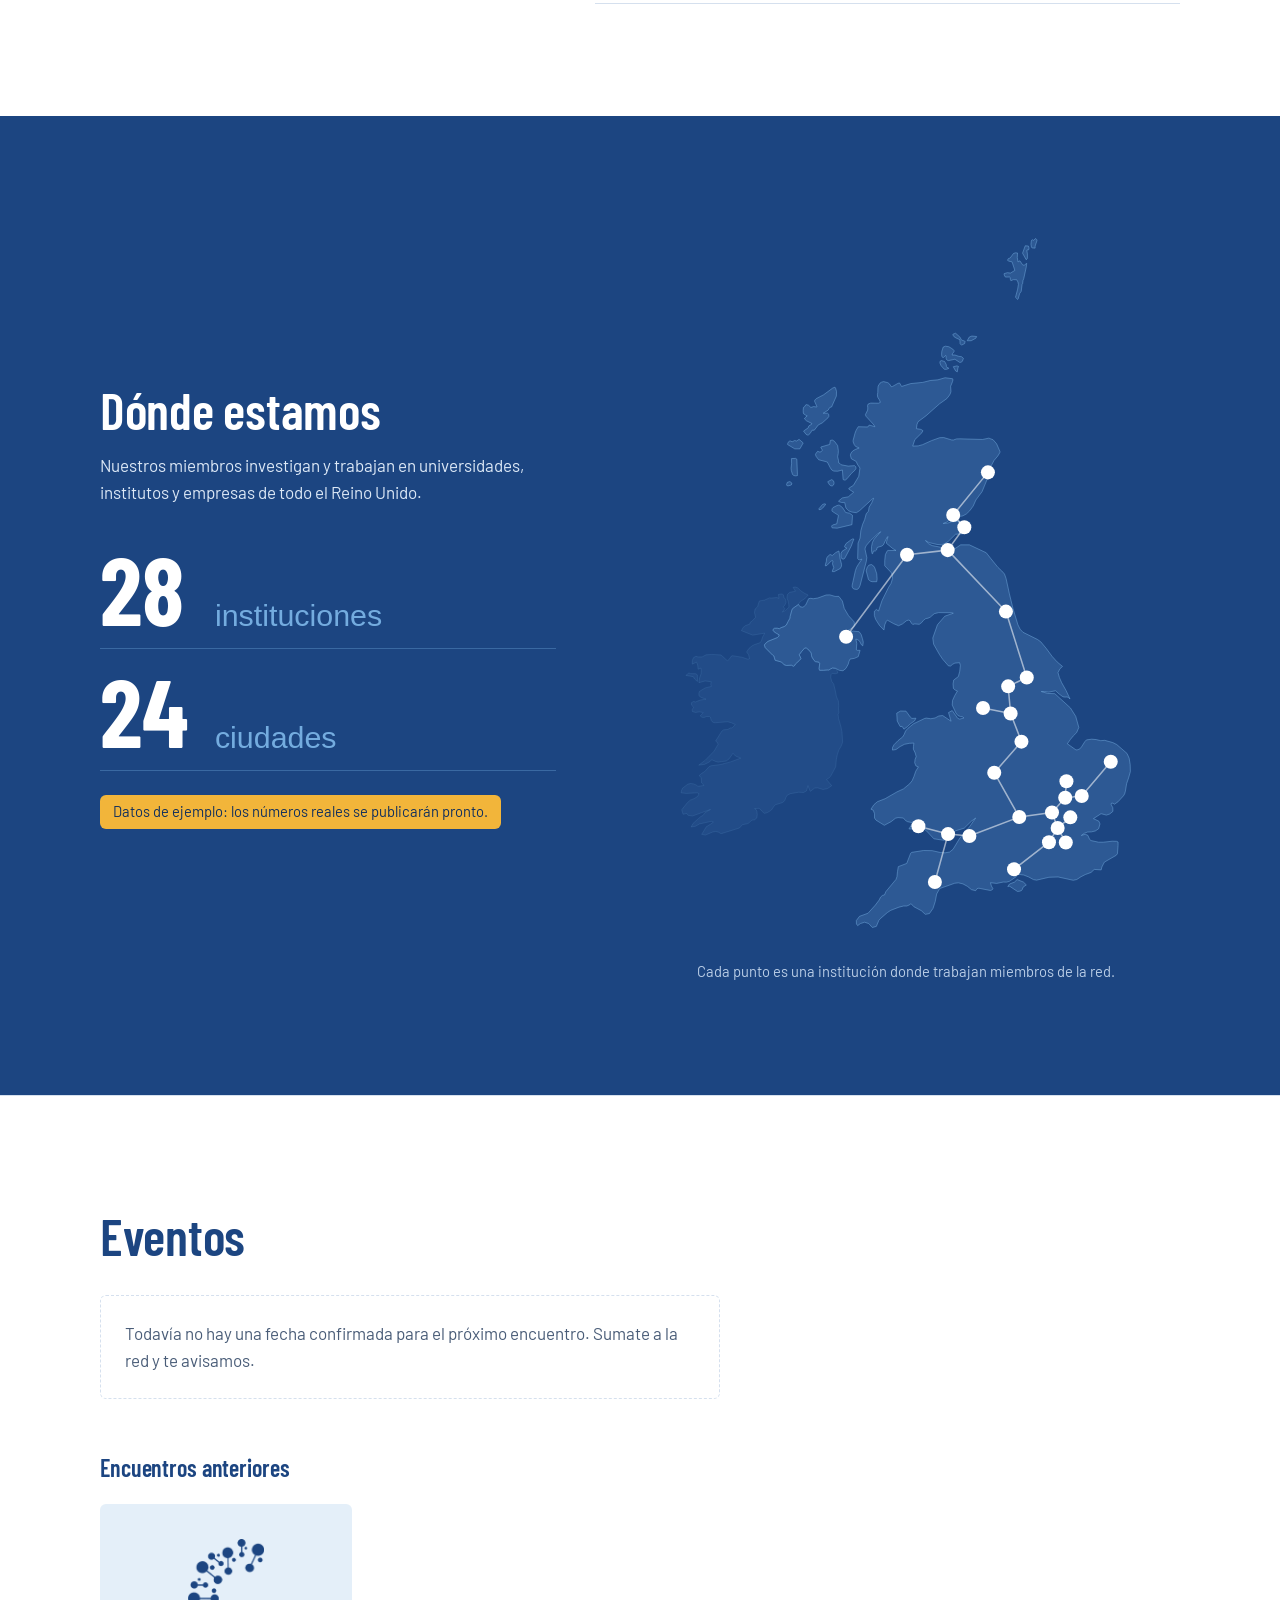
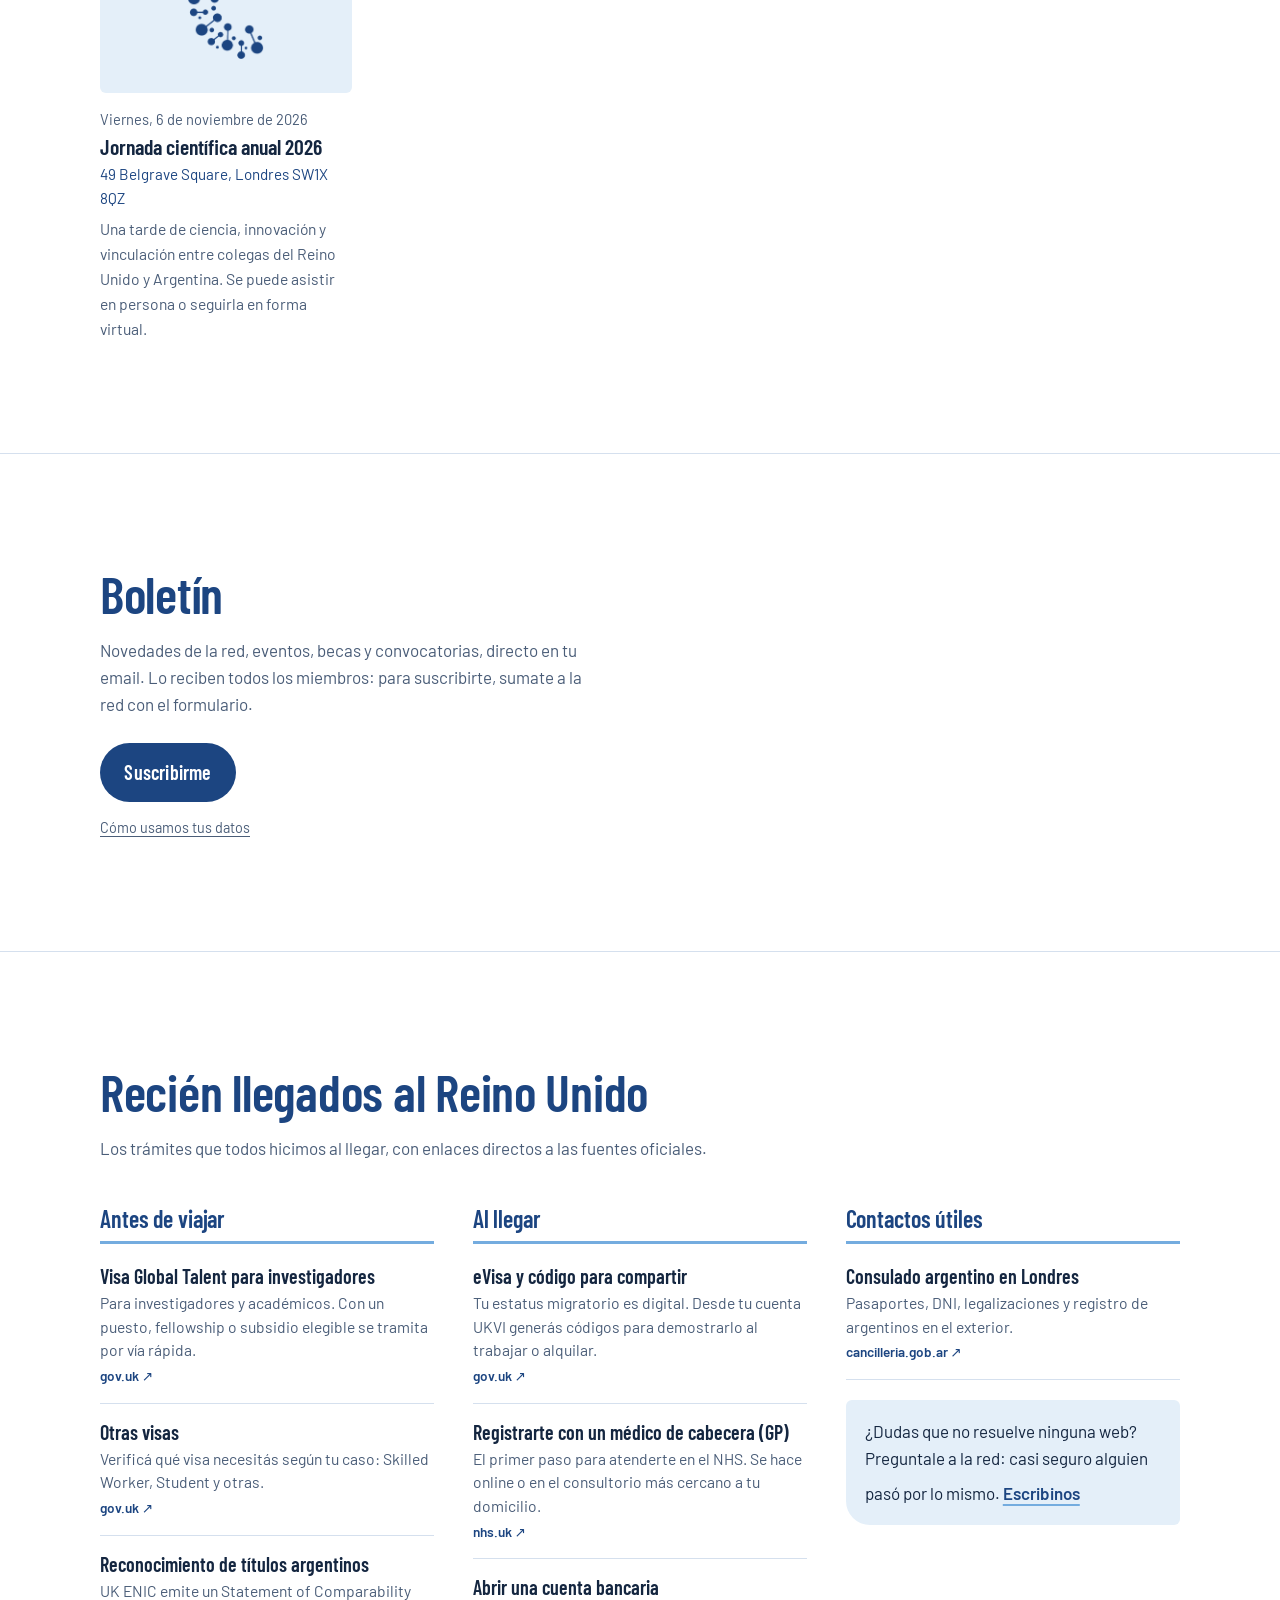
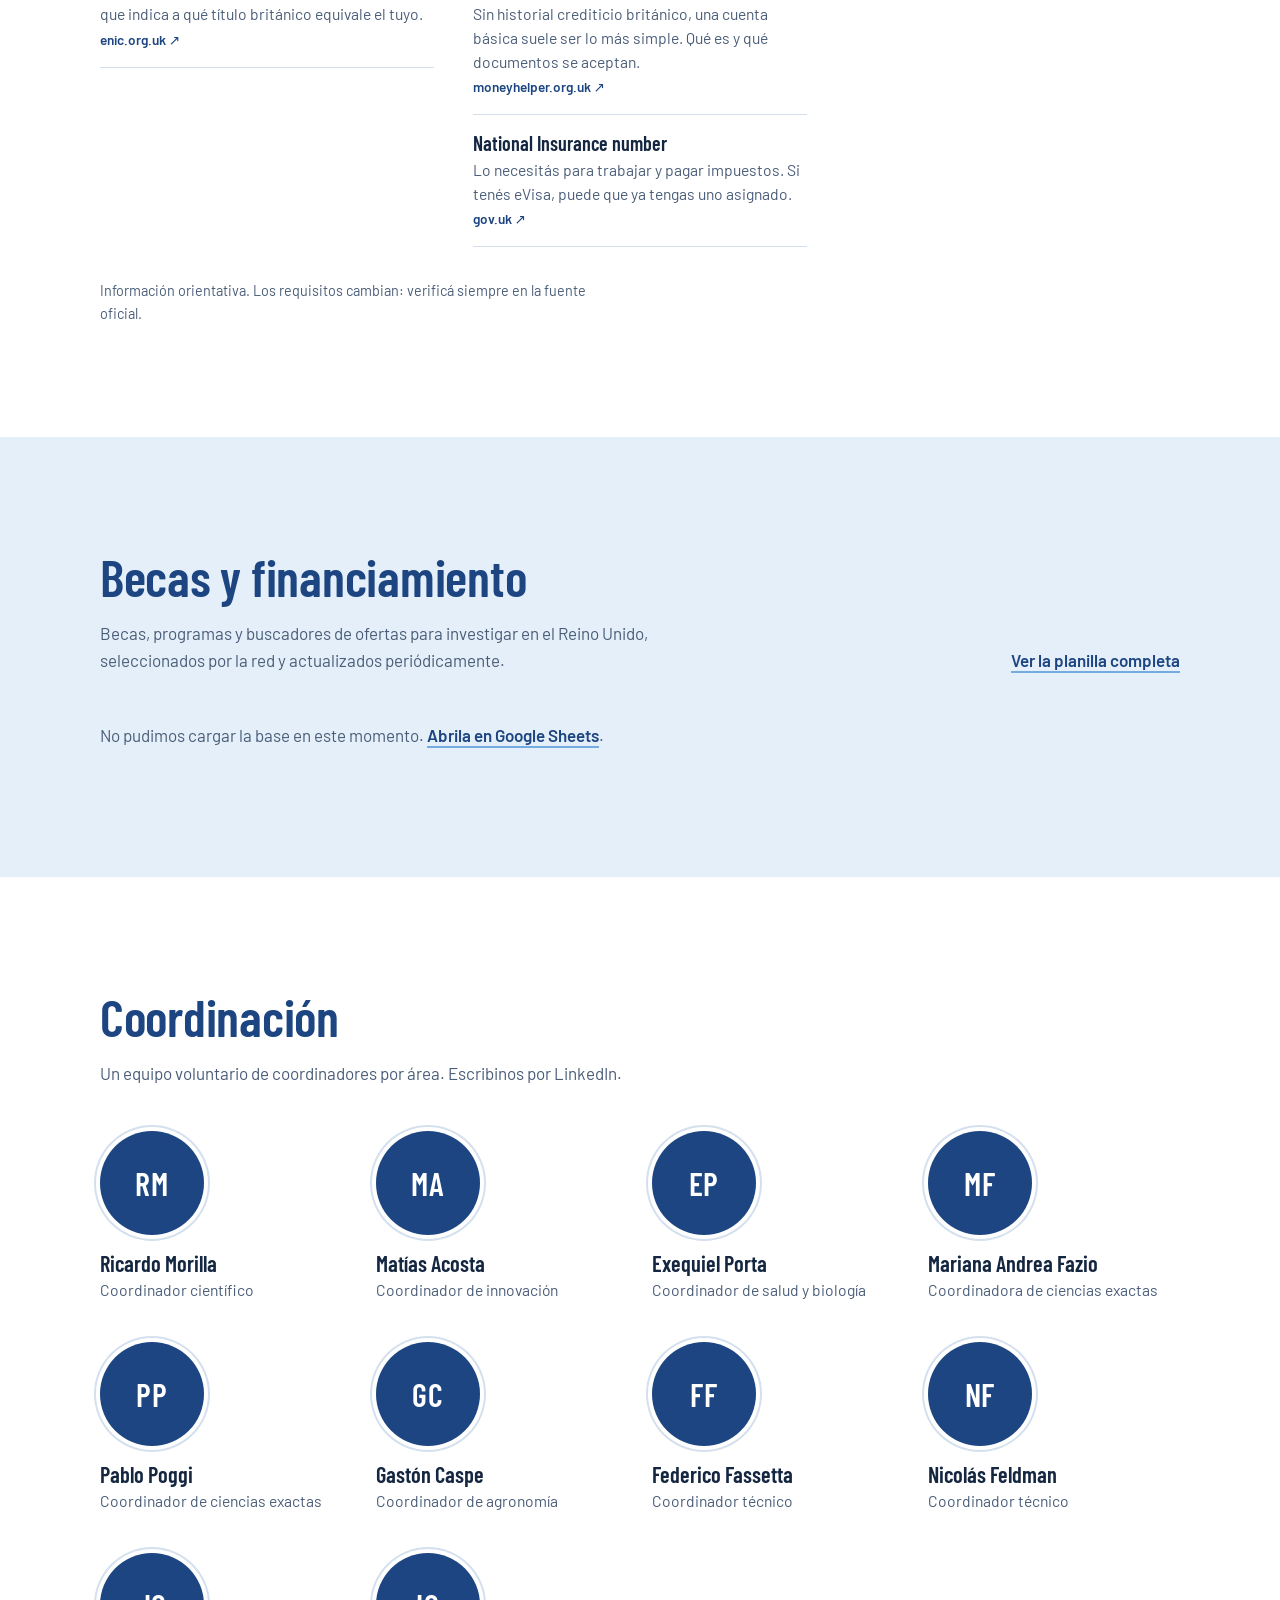
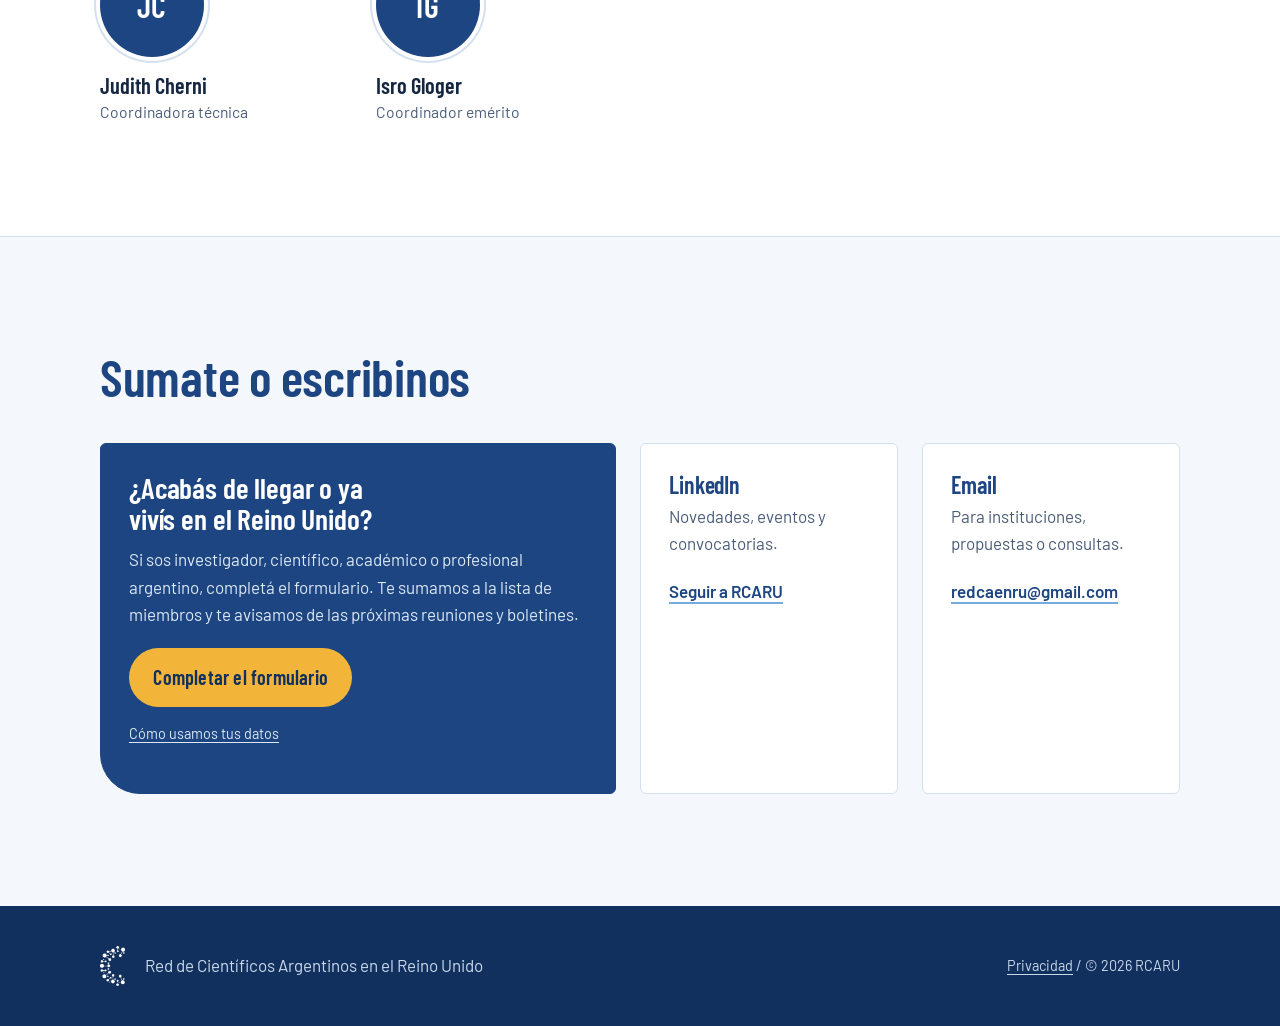
==== commit 48e9294e: "Add privacy notice, newsletter section and cookie-free visit counter" ====
--- a/index.html
+++ b/index.html
@@ -166,6 +166,27 @@
       </div>
     </section>
 
+    <!-- Newsletter (archive filled in by script.js from boletines.js) -->
+    <section class="section boletin" id="boletin">
+      <div class="wrap boletin-grid">
+        <div class="boletin-texto">
+          <h2><span lang="es">Boletín</span><span lang="en">Newsletter</span></h2>
+          <p>
+            <span lang="es">Novedades de la red, eventos, becas y convocatorias, directo en tu email. Lo reciben todos los miembros: para suscribirte, sumate a la red con el formulario.</span>
+            <span lang="en">Network news, events, fellowships and calls, straight to your inbox. All members receive it: to subscribe, join the network using the form.</span>
+          </p>
+          <a class="btn btn-navy" href="https://docs.google.com/forms/d/e/1FAIpQLScm18pNzECMZEFP5jRRceDAkdsjUvaOY8f1EcbW2y8bjrRIww/viewform?usp=dialog" target="_blank" rel="noopener">
+            <span lang="es">Suscribirme</span><span lang="en">Subscribe</span>
+          </a>
+          <p class="nota-privacidad"><a href="privacidad.html"><span lang="es">Cómo usamos tus datos</span><span lang="en">How we use your data</span></a></p>
+        </div>
+        <div class="boletin-archivo" id="boletin-archivo" hidden>
+          <h3><span lang="es">Boletines anteriores</span><span lang="en">Past issues</span></h3>
+          <ul id="boletin-lista"></ul>
+        </div>
+      </div>
+    </section>
+
     <!-- Newcomers guide -->
     <section class="section guia" id="llegada">
       <div class="wrap">
@@ -414,6 +435,7 @@
             <a class="btn btn-sun" href="https://docs.google.com/forms/d/e/1FAIpQLScm18pNzECMZEFP5jRRceDAkdsjUvaOY8f1EcbW2y8bjrRIww/viewform?usp=dialog" target="_blank" rel="noopener">
               <span lang="es">Completar el formulario</span><span lang="en">Fill in the form</span>
             </a>
+            <p class="nota-privacidad"><a href="privacidad.html"><span lang="es">Cómo usamos tus datos</span><span lang="en">How we use your data</span></a></p>
           </div>
           <div class="contact-item">
             <h3>LinkedIn</h3>
@@ -440,11 +462,12 @@
         <span lang="es">Red de Científicos Argentinos en el Reino Unido</span>
         <span lang="en">Network of Argentine Scientists in the United Kingdom</span>
       </p>
-      <p class="footer-small">© <span id="year">2026</span> RCARU</p>
+      <p class="footer-small"><a href="privacidad.html"><span lang="es">Privacidad</span><span lang="en">Privacy</span></a> <span aria-hidden="true">/</span> © <span id="year">2026</span> RCARU</p>
     </div>
   </footer>
 
   <script src="red.js"></script>
+  <script src="boletines.js"></script>
   <script src="eventos.js"></script>
   <script src="script.js"></script>
 </body>
--- a/style.css
+++ b/style.css
@@ -949,3 +949,70 @@
   .nav-links { gap: 1.1rem; }
   .nav-links a { font-size: .95rem; }
 }
+
+/* ---------- Boletín ---------- */
+
+.boletin { border-top: 1px solid var(--line); }
+.boletin-grid {
+  display: grid;
+  grid-template-columns: minmax(0, 1fr) minmax(0, 1fr);
+  gap: 2rem clamp(2rem, 6vw, 5rem);
+  align-items: start;
+}
+.boletin-texto p { color: var(--muted); margin-bottom: 1.5rem; }
+.boletin-texto .nota-privacidad { margin: .9rem 0 0; }
+
+.boletin-archivo h3 { color: var(--navy); margin-bottom: .5rem; }
+.boletin-archivo a {
+  display: grid;
+  gap: .1rem;
+  padding: .9rem 0;
+  border-bottom: 1px solid var(--line);
+  text-decoration: none;
+}
+.boletin-fecha { font-size: .88rem; color: var(--muted); }
+.boletin-fecha::first-letter { text-transform: uppercase; }
+.boletin-titulo { font: 600 1.25rem/1.2 var(--display); color: var(--ink); }
+.boletin-resumen { font-size: .95rem; color: var(--muted); }
+.boletin-archivo a:hover .boletin-titulo { color: var(--navy); text-decoration: underline; text-decoration-color: var(--celeste); text-underline-offset: 3px; }
+
+@media (max-width: 760px) {
+  .boletin-grid { grid-template-columns: 1fr; }
+}
+
+.nota-privacidad { font-size: .9rem; margin-top: .9rem; }
+.nota-privacidad a { color: inherit; text-underline-offset: 3px; }
+.contact-main .nota-privacidad { color: #dce8f6; }
+
+.footer-small a { color: inherit; text-underline-offset: 3px; }
+
+/* ---------- Privacy page ---------- */
+
+.nav-links-simple { display: flex !important; position: static !important; flex-direction: row !important; align-items: center !important; padding: 0 !important; border: 0 !important; gap: 1.25rem !important; }
+.nav-links-simple li { width: auto !important; }
+.nav-links-simple .lang-switch { margin-top: 0 !important; }
+.nav-links-simple a { padding: .25rem 0 !important; font-size: 1rem !important; }
+
+.legal { padding-block: clamp(3rem, 7vw, 5rem); }
+.legal-wrap { max-width: 760px; }
+.legal h1 {
+  font-size: clamp(2.6rem, 6vw, 3.75rem);
+  font-weight: 700;
+  color: var(--navy);
+  margin-bottom: .5rem;
+}
+.legal-fecha { color: var(--muted); font-size: .95rem; margin-bottom: 2rem; }
+.legal-intro {
+  font-size: 1.15rem;
+  padding: 1.25rem 1.4rem;
+  background: var(--celeste-soft);
+  border-radius: 6px 6px 6px 28px;
+  margin-bottom: 2.5rem;
+}
+.legal h2 {
+  font-size: 1.75rem;
+  margin: 2.25rem 0 .6rem;
+}
+.legal p { margin-bottom: 1rem; }
+.legal-lista { list-style: disc; padding-left: 1.3rem; margin-bottom: 1rem; }
+.legal-lista li { margin-bottom: .45rem; max-width: 62ch; }
